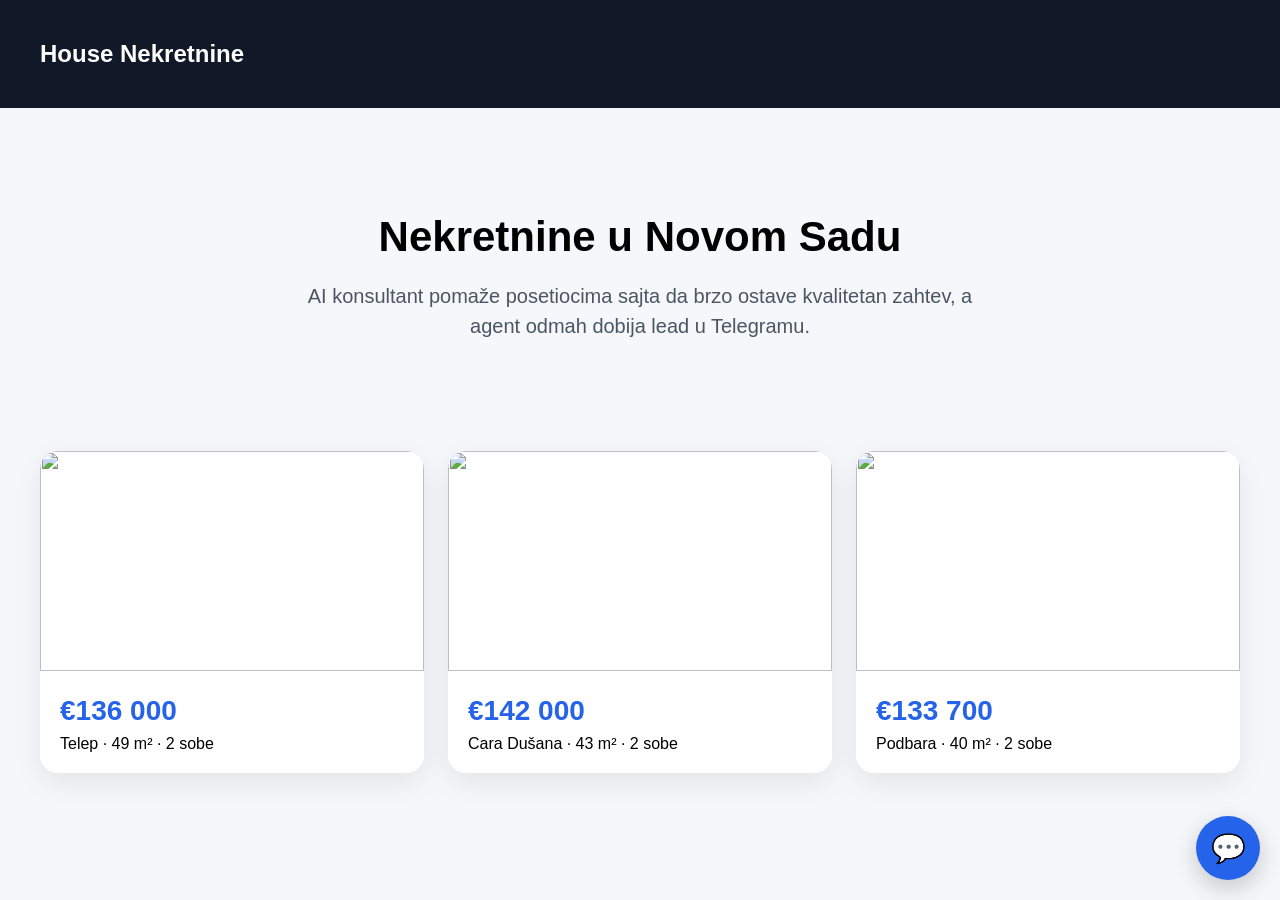
==== widget/infinity-ai-lead-engine/demo.html @ 1e78f5a7 "add real Infinity AI widget engine" ====
<!DOCTYPE html>
<html lang="sr">
<head>
  <meta charset="UTF-8">
  <meta name="viewport" content="width=device-width, initial-scale=1.0">
  <title>Infinity AI Lead Engine Demo</title>

  <link rel="stylesheet" href="./widget.css">

  <style>
    body {
      margin: 0;
      font-family: Arial, sans-serif;
      background: #f5f7fa;
    }

    header {
      background: #111827;
      color: white;
      padding: 20px 40px;
    }

    .hero {
      padding: 70px 20px;
      text-align: center;
    }

    .hero h1 {
      font-size: 42px;
      margin-bottom: 20px;
    }

    .hero p {
      font-size: 20px;
      max-width: 720px;
      margin: 0 auto;
      color: #4b5563;
      line-height: 1.5;
    }

    .cards {
      display: grid;
      grid-template-columns: repeat(auto-fit, minmax(280px, 1fr));
      gap: 24px;
      padding: 40px;
    }

    .card {
      background: white;
      border-radius: 18px;
      overflow: hidden;
      box-shadow: 0 10px 30px rgba(0,0,0,.08);
    }

    .card img {
      width: 100%;
      height: 220px;
      object-fit: cover;
    }

    .card-body {
      padding: 20px;
    }

    .price {
      color: #2563eb;
      font-size: 28px;
      font-weight: bold;
      margin-bottom: 8px;
    }
  </style>
</head>

<body>

<header>
  <h2>House Nekretnine</h2>
</header>

<section class="hero">
  <h1>Nekretnine u Novom Sadu</h1>
  <p>
    AI konsultant pomaže posetiocima sajta da brzo ostave kvalitetan zahtev,
    a agent odmah dobija lead u Telegramu.
  </p>
</section>

<section class="cards">
  <div class="card">
    <img src="https://images.unsplash.com/photo-1568605114967-8130f3a36994?w=1200" alt="">
    <div class="card-body">
      <div class="price">€136 000</div>
      <div>Telep · 49 m² · 2 sobe</div>
    </div>
  </div>

  <div class="card">
    <img src="https://images.unsplash.com/photo-1512917774080-9991f1c4c750?w=1200" alt="">
    <div class="card-body">
      <div class="price">€142 000</div>
      <div>Cara Dušana · 43 m² · 2 sobe</div>
    </div>
  </div>

  <div class="card">
    <img src="https://images.unsplash.com/photo-1502672260266-1c1ef2d93688?w=1200" alt="">
    <div class="card-body">
      <div class="price">€133 700</div>
      <div>Podbara · 40 m² · 2 sobe</div>
    </div>
  </div>
</section>

<script src="./src/config/settings.js"></script>

<script src="./src/ui/widget-ui.js"></script>
<script src="./src/ui/messages.js"></script>
<script src="./src/ui/forms.js"></script>

<script src="./src/services/api.js"></script>
<script src="./src/services/property-search.js"></script>
<script src="./src/services/save-lead.js"></script>
<script src="./src/services/ai-brain.js"></script>

<script src="./src/flows/contact-flow.js"></script>
<script src="./src/flows/buy-flow.js"></script>
<script src="./src/flows/sell-flow.js"></script>
<script src="./src/flows/rent-flow.js"></script>
<script src="./src/flows/let-flow.js"></script>
<script src="./src/flows/other-flow.js"></script>
<script src="./src/flows/ai-chat-flow.js"></script>

<script src="./widget.js"></script>

<script>
  InfinityAI.init({
    apiKey: 'sk_live_house_001',
    autoOpenDelay: 3000
  });
</script>

</body>
</html>
---- widget/infinity-ai-lead-engine/widget.css ----
.infinity-ai-button {
  position: fixed;
  right: 20px;
  bottom: 20px;
  width: 64px;
  height: 64px;
  border-radius: 50%;
  border: none;
  background: #2563eb;
  color: white;
  font-size: 28px;
  cursor: pointer;
  box-shadow: 0 8px 24px rgba(0,0,0,.2);
  z-index: 9999;
}

.infinity-ai-window {
  position: fixed;
  right: 20px;
  bottom: 100px;
  width: 390px;
  max-width: calc(100vw - 40px);
  height: 570px;
  max-height: calc(100vh - 140px);
  background: white;
  border-radius: 18px;
  box-shadow: 0 20px 40px rgba(0,0,0,.22);
  overflow: hidden;
  display: none;
  z-index: 9999;
}

.infinity-ai-header {
  background: #2563eb;
  color: white;
  padding: 16px;
  font-weight: bold;
}

.infinity-ai-messages {
  height: calc(100% - 52px);
  padding: 16px;
  overflow-y: auto;
  box-sizing: border-box;
}

.infinity-ai-messages p {
  margin-top: 0;
  line-height: 1.45;
}

.infinity-ai-messages button {
  width: 100%;
  padding: 11px 12px;
  border: 1px solid #d1d5db;
  background: #fff;
  border-radius: 10px;
  cursor: pointer;
  text-align: left;
  margin-bottom: 8px;
  font-size: 14px;
}

.infinity-ai-messages button:hover {
  background: #f3f4f6;
}

.infinity-ai-messages input,
.infinity-ai-messages textarea,
.infinity-ai-messages select {
  width: 100%;
  padding: 10px;
  border: 1px solid #d1d5db;
  border-radius: 10px;
  box-sizing: border-box;
  font-family: Arial, sans-serif;
  font-size: 14px;
}

.infinity-ai-primary {
  background: #2563eb !important;
  color: white !important;
  border: none !important;
  text-align: center !important;
}
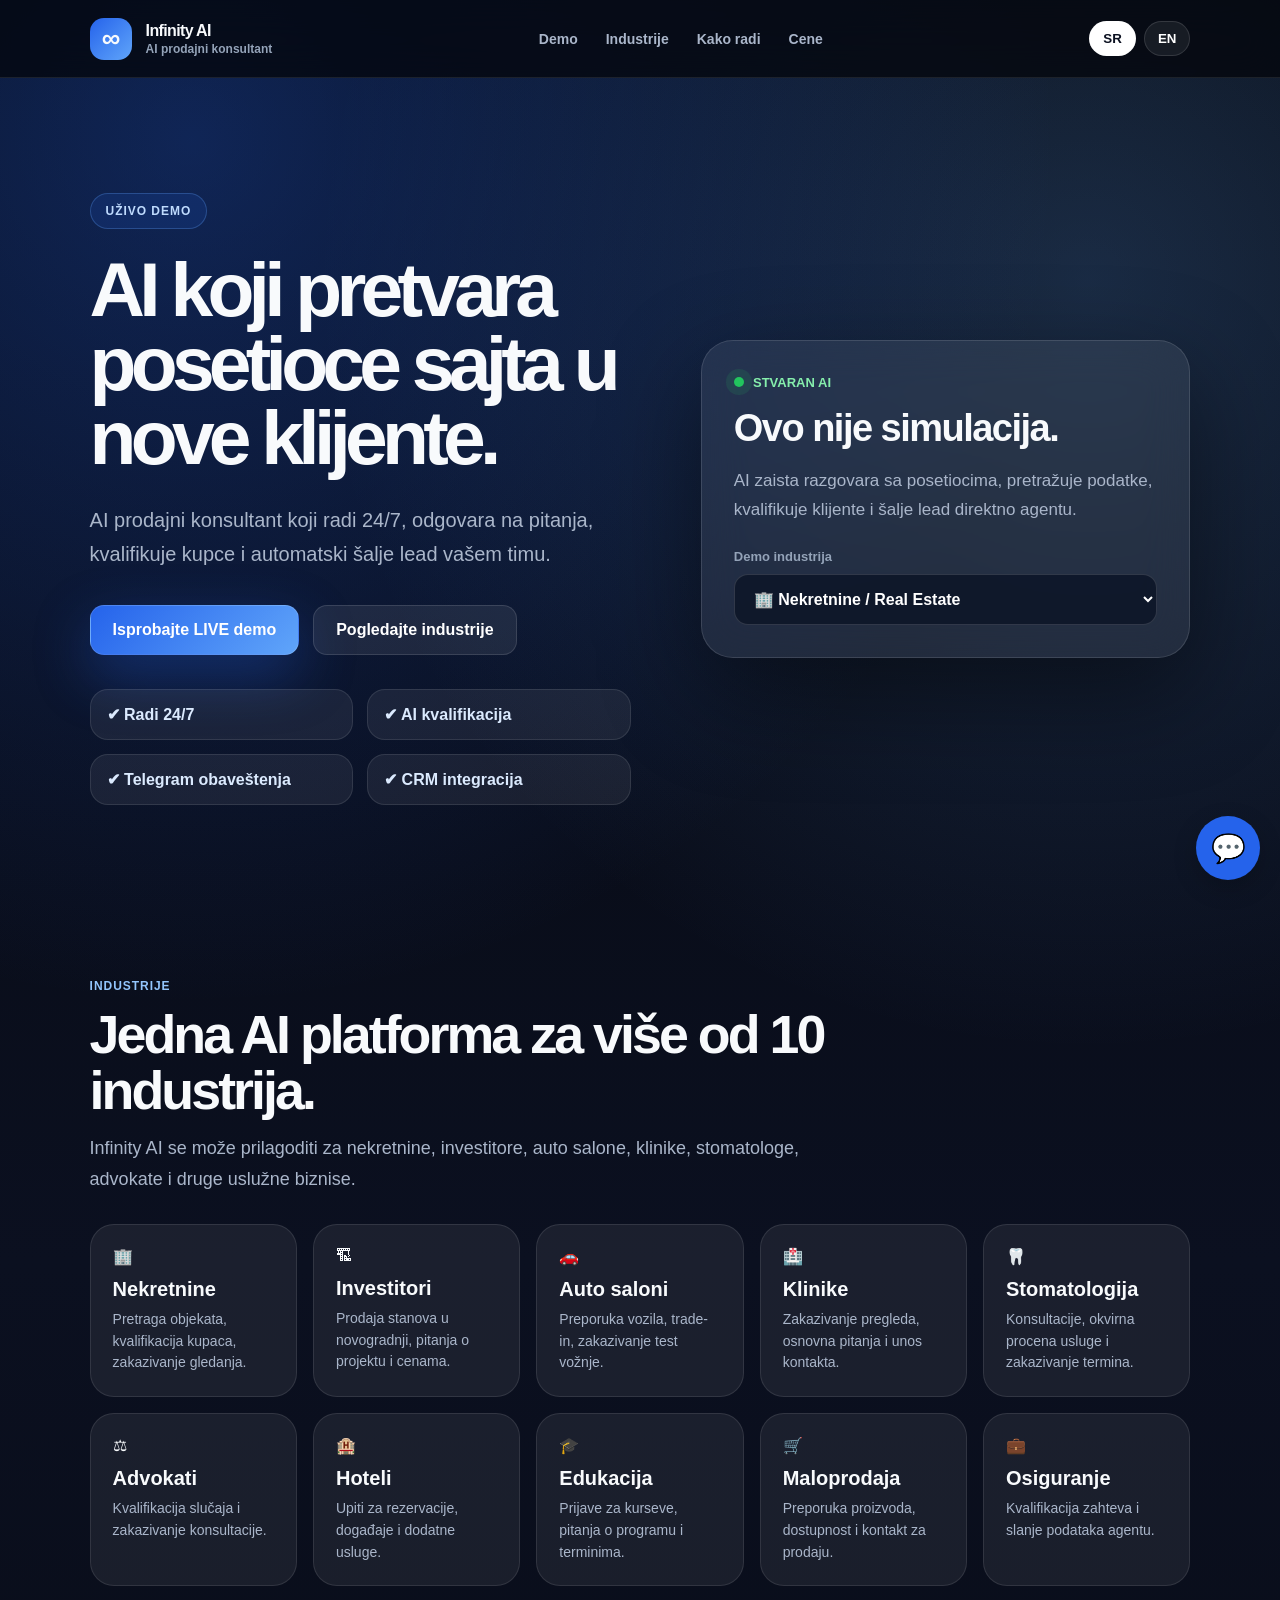
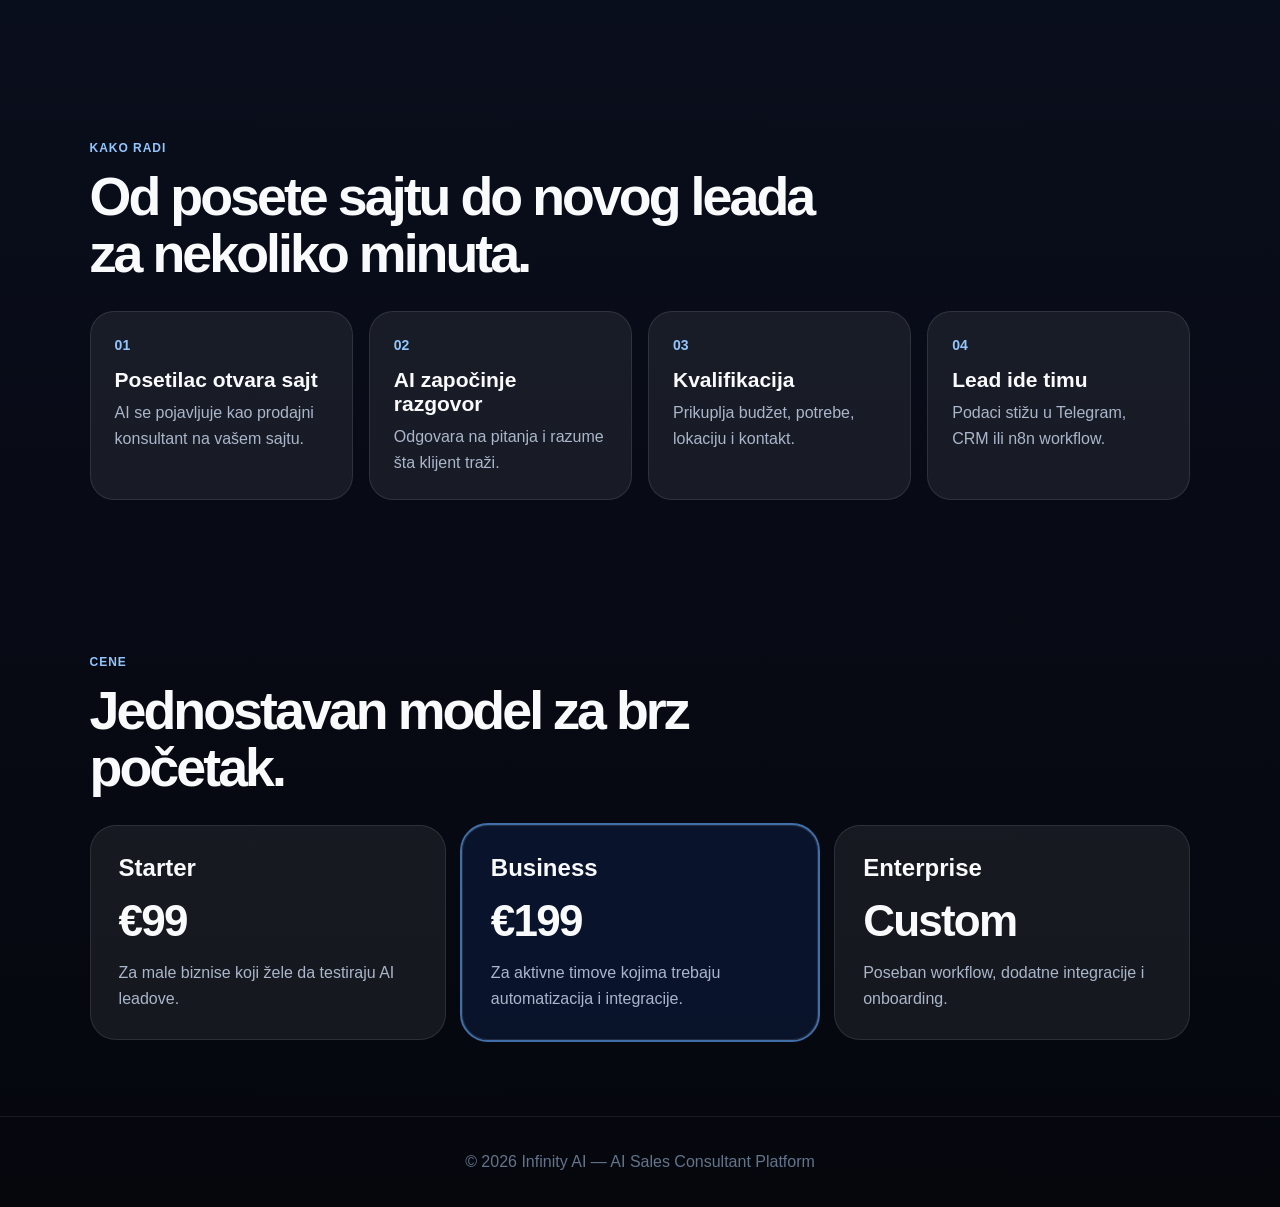
==== commit 213fb661: "redesign live demo landing page" ====
--- a/widget/infinity-ai-lead-engine/demo.html
+++ b/widget/infinity-ai-lead-engine/demo.html
@@ -1,115 +1,629 @@
 <!DOCTYPE html>
 <html lang="sr">
 <head>
-  <meta charset="UTF-8">
-  <meta name="viewport" content="width=device-width, initial-scale=1.0">
-  <title>Infinity AI Lead Engine Demo</title>
-
-  <link rel="stylesheet" href="./widget.css">
+  <meta charset="UTF-8" />
+  <meta name="viewport" content="width=device-width, initial-scale=1.0" />
+
+  <title>Infinity AI — Live AI Sales Consultant Demo</title>
+
+  <meta
+    name="description"
+    content="Infinity AI — AI sales consultant that converts website visitors into qualified leads."
+  />
+
+  <link rel="stylesheet" href="./widget.css" />
 
   <style>
+    * {
+      margin: 0;
+      padding: 0;
+      box-sizing: border-box;
+    }
+
+    html {
+      scroll-behavior: smooth;
+    }
+
     body {
-      margin: 0;
-      font-family: Arial, sans-serif;
-      background: #f5f7fa;
-    }
-
-    header {
-      background: #111827;
+      font-family: Inter, Arial, sans-serif;
+      background:
+        radial-gradient(circle at 15% 5%, rgba(37, 99, 235, 0.32), transparent 30%),
+        radial-gradient(circle at 85% 10%, rgba(96, 165, 250, 0.22), transparent 28%),
+        linear-gradient(180deg, #05070d, #0b1020 45%, #05070d);
+      color: #f8fafc;
+      overflow-x: hidden;
+    }
+
+    .topbar {
+      position: sticky;
+      top: 0;
+      z-index: 50;
+      height: 78px;
+      padding: 0 7vw;
+      display: flex;
+      align-items: center;
+      justify-content: space-between;
+      background: rgba(5, 7, 13, 0.78);
+      backdrop-filter: blur(18px);
+      border-bottom: 1px solid rgba(255, 255, 255, 0.09);
+    }
+
+    .brand {
+      display: flex;
+      align-items: center;
+      gap: 14px;
+      font-weight: 900;
+      letter-spacing: -0.04em;
+    }
+
+    .brand-mark {
+      width: 42px;
+      height: 42px;
+      border-radius: 14px;
+      display: grid;
+      place-items: center;
+      background: linear-gradient(135deg, #2563eb, #60a5fa);
+      font-size: 26px;
+    }
+
+    .brand small {
+      display: block;
+      color: #94a3b8;
+      font-size: 12px;
+      font-weight: 600;
+      letter-spacing: 0;
+      margin-top: 2px;
+    }
+
+    .nav {
+      display: flex;
+      gap: 28px;
+    }
+
+    .nav a {
+      color: #aab6ca;
+      text-decoration: none;
+      font-size: 14px;
+      font-weight: 700;
+    }
+
+    .nav a:hover {
       color: white;
-      padding: 20px 40px;
+    }
+
+    .lang {
+      display: flex;
+      gap: 8px;
+    }
+
+    .lang button {
+      border: 1px solid rgba(255,255,255,.12);
+      background: rgba(255,255,255,.07);
+      color: white;
+      padding: 9px 13px;
+      border-radius: 999px;
+      font-weight: 800;
+      cursor: pointer;
+    }
+
+    .lang button.active {
+      background: white;
+      color: #0b1020;
     }
 
     .hero {
-      padding: 70px 20px;
+      min-height: calc(100vh - 78px);
+      padding: 90px 7vw 70px;
+      display: grid;
+      grid-template-columns: 1.05fr 0.95fr;
+      gap: 70px;
+      align-items: center;
+      max-width: 1500px;
+      margin: 0 auto;
+    }
+
+    .badge {
+      display: inline-flex;
+      padding: 10px 15px;
+      border-radius: 999px;
+      background: rgba(37, 99, 235, 0.14);
+      border: 1px solid rgba(96, 165, 250, 0.28);
+      color: #bfdbfe;
+      font-size: 12px;
+      font-weight: 900;
+      letter-spacing: 0.08em;
+      text-transform: uppercase;
+      margin-bottom: 24px;
+    }
+
+    h1 {
+      font-size: clamp(48px, 6vw, 82px);
+      line-height: 0.96;
+      letter-spacing: -0.075em;
+      max-width: 820px;
+      margin-bottom: 28px;
+    }
+
+    .hero-text {
+      font-size: 20px;
+      line-height: 1.7;
+      color: #aab6ca;
+      max-width: 720px;
+      margin-bottom: 34px;
+    }
+
+    .hero-actions {
+      display: flex;
+      flex-wrap: wrap;
+      gap: 14px;
+      margin-bottom: 34px;
+    }
+
+    .btn {
+      display: inline-flex;
+      align-items: center;
+      justify-content: center;
+      min-height: 50px;
+      padding: 0 22px;
+      border-radius: 14px;
+      text-decoration: none;
+      font-weight: 900;
+      border: 1px solid rgba(255,255,255,.12);
+    }
+
+    .btn-primary {
+      background: linear-gradient(135deg, #2563eb, #60a5fa);
+      color: white;
+      box-shadow: 0 20px 55px rgba(37,99,235,.35);
+    }
+
+    .btn-secondary {
+      background: rgba(255,255,255,.08);
+      color: white;
+    }
+
+    .checks {
+      display: grid;
+      grid-template-columns: repeat(2, minmax(220px, 1fr));
+      gap: 14px;
+      max-width: 720px;
+    }
+
+    .check {
+      padding: 15px 16px;
+      border-radius: 18px;
+      background: rgba(255,255,255,.065);
+      border: 1px solid rgba(255,255,255,.1);
+      color: #dbeafe;
+      font-weight: 700;
+    }
+
+    .live-card {
+      border-radius: 32px;
+      padding: 32px;
+      background: rgba(255,255,255,.075);
+      border: 1px solid rgba(255,255,255,.12);
+      box-shadow: 0 35px 100px rgba(0,0,0,.45);
+      backdrop-filter: blur(22px);
+    }
+
+    .live-label {
+      display: inline-flex;
+      align-items: center;
+      gap: 9px;
+      color: #86efac;
+      font-weight: 900;
+      font-size: 13px;
+      margin-bottom: 20px;
+    }
+
+    .dot {
+      width: 10px;
+      height: 10px;
+      border-radius: 999px;
+      background: #22c55e;
+      box-shadow: 0 0 0 8px rgba(34,197,94,.12);
+    }
+
+    .live-card h2 {
+      font-size: 38px;
+      line-height: 1.05;
+      letter-spacing: -0.04em;
+      margin-bottom: 18px;
+    }
+
+    .live-card p {
+      color: #aab6ca;
+      font-size: 17px;
+      line-height: 1.7;
+      margin-bottom: 24px;
+    }
+
+    .industry-select {
+      display: grid;
+      gap: 10px;
+    }
+
+    .industry-select label {
+      color: #94a3b8;
+      font-size: 13px;
+      font-weight: 800;
+    }
+
+    .industry-select select {
+      width: 100%;
+      padding: 15px;
+      border-radius: 14px;
+      border: 1px solid rgba(255,255,255,.14);
+      background: rgba(15,23,42,.92);
+      color: white;
+      font-size: 16px;
+      font-weight: 700;
+    }
+
+    .section {
+      max-width: 1500px;
+      margin: 0 auto;
+      padding: 76px 7vw;
+    }
+
+    .section-head {
+      max-width: 780px;
+      margin-bottom: 30px;
+    }
+
+    .section-head span {
+      color: #93c5fd;
+      font-weight: 900;
+      letter-spacing: 0.08em;
+      text-transform: uppercase;
+      font-size: 12px;
+    }
+
+    .section-head h2 {
+      font-size: clamp(34px, 4.2vw, 58px);
+      line-height: 1.05;
+      letter-spacing: -0.055em;
+      margin-top: 12px;
+      margin-bottom: 14px;
+    }
+
+    .section-head p {
+      color: #aab6ca;
+      font-size: 18px;
+      line-height: 1.7;
+    }
+
+    .industries {
+      display: grid;
+      grid-template-columns: repeat(5, 1fr);
+      gap: 16px;
+    }
+
+    .industry-card {
+      padding: 22px;
+      min-height: 160px;
+      border-radius: 24px;
+      background: rgba(255,255,255,.065);
+      border: 1px solid rgba(255,255,255,.1);
+    }
+
+    .industry-card strong {
+      display: block;
+      font-size: 20px;
+      margin: 12px 0 8px;
+    }
+
+    .industry-card p {
+      color: #aab6ca;
+      font-size: 14px;
+      line-height: 1.55;
+    }
+
+    .steps {
+      display: grid;
+      grid-template-columns: repeat(4, 1fr);
+      gap: 16px;
+    }
+
+    .step {
+      padding: 24px;
+      border-radius: 24px;
+      background: rgba(255,255,255,.065);
+      border: 1px solid rgba(255,255,255,.1);
+    }
+
+    .step b {
+      color: #93c5fd;
+      font-size: 14px;
+    }
+
+    .step h3 {
+      margin: 14px 0 8px;
+      font-size: 21px;
+    }
+
+    .step p {
+      color: #aab6ca;
+      line-height: 1.6;
+    }
+
+    .pricing {
+      display: grid;
+      grid-template-columns: repeat(3, 1fr);
+      gap: 16px;
+    }
+
+    .plan {
+      padding: 28px;
+      border-radius: 26px;
+      background: rgba(255,255,255,.065);
+      border: 1px solid rgba(255,255,255,.1);
+    }
+
+    .plan.featured {
+      outline: 2px solid rgba(96,165,250,.65);
+      background: rgba(37,99,235,.12);
+    }
+
+    .plan h3 {
+      font-size: 24px;
+    }
+
+    .plan strong {
+      display: block;
+      font-size: 44px;
+      margin: 14px 0;
+      letter-spacing: -0.04em;
+    }
+
+    .plan p {
+      color: #aab6ca;
+      line-height: 1.6;
+    }
+
+    footer {
+      padding: 36px 7vw;
       text-align: center;
-    }
-
-    .hero h1 {
-      font-size: 42px;
-      margin-bottom: 20px;
-    }
-
-    .hero p {
-      font-size: 20px;
-      max-width: 720px;
-      margin: 0 auto;
-      color: #4b5563;
-      line-height: 1.5;
-    }
-
-    .cards {
-      display: grid;
-      grid-template-columns: repeat(auto-fit, minmax(280px, 1fr));
-      gap: 24px;
-      padding: 40px;
-    }
-
-    .card {
-      background: white;
-      border-radius: 18px;
-      overflow: hidden;
-      box-shadow: 0 10px 30px rgba(0,0,0,.08);
-    }
-
-    .card img {
-      width: 100%;
-      height: 220px;
-      object-fit: cover;
-    }
-
-    .card-body {
-      padding: 20px;
-    }
-
-    .price {
-      color: #2563eb;
-      font-size: 28px;
-      font-weight: bold;
-      margin-bottom: 8px;
+      color: #64748b;
+      border-top: 1px solid rgba(255,255,255,.08);
+    }
+
+    @media (max-width: 1050px) {
+      .hero {
+        grid-template-columns: 1fr;
+      }
+
+      .industries {
+        grid-template-columns: repeat(2, 1fr);
+      }
+
+      .steps,
+      .pricing {
+        grid-template-columns: 1fr;
+      }
+
+      .nav {
+        display: none;
+      }
+    }
+
+    @media (max-width: 640px) {
+      .topbar {
+        padding: 0 18px;
+      }
+
+      .brand small {
+        display: none;
+      }
+
+      .hero,
+      .section {
+        padding-left: 18px;
+        padding-right: 18px;
+      }
+
+      .checks,
+      .industries {
+        grid-template-columns: 1fr;
+      }
     }
   </style>
 </head>
 
 <body>
 
-<header>
-  <h2>House Nekretnine</h2>
+<header class="topbar">
+  <div class="brand">
+    <div class="brand-mark">∞</div>
+    <div>
+      <div>Infinity AI</div>
+      <small data-sr="AI prodajni konsultant" data-en="AI Sales Consultant">AI prodajni konsultant</small>
+    </div>
+  </div>
+
+  <nav class="nav">
+    <a href="#demo" data-sr="Demo" data-en="Demo">Demo</a>
+    <a href="#industries" data-sr="Industrije" data-en="Industries">Industrije</a>
+    <a href="#how" data-sr="Kako radi" data-en="How it works">Kako radi</a>
+    <a href="#pricing" data-sr="Cene" data-en="Pricing">Cene</a>
+  </nav>
+
+  <div class="lang">
+    <button id="srBtn" class="active">SR</button>
+    <button id="enBtn">EN</button>
+  </div>
 </header>
 
-<section class="hero">
-  <h1>Nekretnine u Novom Sadu</h1>
-  <p>
-    AI konsultant pomaže posetiocima sajta da brzo ostave kvalitetan zahtev,
-    a agent odmah dobija lead u Telegramu.
-  </p>
-</section>
-
-<section class="cards">
-  <div class="card">
-    <img src="https://images.unsplash.com/photo-1568605114967-8130f3a36994?w=1200" alt="">
-    <div class="card-body">
-      <div class="price">€136 000</div>
-      <div>Telep · 49 m² · 2 sobe</div>
-    </div>
-  </div>
-
-  <div class="card">
-    <img src="https://images.unsplash.com/photo-1512917774080-9991f1c4c750?w=1200" alt="">
-    <div class="card-body">
-      <div class="price">€142 000</div>
-      <div>Cara Dušana · 43 m² · 2 sobe</div>
-    </div>
-  </div>
-
-  <div class="card">
-    <img src="https://images.unsplash.com/photo-1502672260266-1c1ef2d93688?w=1200" alt="">
-    <div class="card-body">
-      <div class="price">€133 700</div>
-      <div>Podbara · 40 m² · 2 sobe</div>
-    </div>
-  </div>
-</section>
+<main>
+  <section class="hero" id="demo">
+    <div>
+      <div class="badge" data-sr="UŽIVO DEMO" data-en="LIVE DEMO">UŽIVO DEMO</div>
+
+      <h1
+        data-sr="AI koji pretvara posetioce sajta u nove klijente."
+        data-en="AI that converts website visitors into qualified customers."
+      >
+        AI koji pretvara posetioce sajta u nove klijente.
+      </h1>
+
+      <p
+        class="hero-text"
+        data-sr="AI prodajni konsultant koji radi 24/7, odgovara na pitanja, kvalifikuje kupce i automatski šalje lead vašem timu."
+        data-en="AI sales consultant that works 24/7, answers questions, qualifies prospects and automatically sends leads to your team."
+      >
+        AI prodajni konsultant koji radi 24/7, odgovara na pitanja, kvalifikuje kupce i automatski šalje lead vašem timu.
+      </p>
+
+      <div class="hero-actions">
+        <a class="btn btn-primary" href="#" onclick="document.querySelector('.infinity-ai-button')?.click(); return false;" data-sr="Isprobajte LIVE demo" data-en="Try LIVE demo">
+          Isprobajte LIVE demo
+        </a>
+        <a class="btn btn-secondary" href="#industries" data-sr="Pogledajte industrije" data-en="See industries">
+          Pogledajte industrije
+        </a>
+      </div>
+
+      <div class="checks">
+        <div class="check" data-sr="✔ Radi 24/7" data-en="✔ Works 24/7">✔ Radi 24/7</div>
+        <div class="check" data-sr="✔ AI kvalifikacija" data-en="✔ AI qualification">✔ AI kvalifikacija</div>
+        <div class="check" data-sr="✔ Telegram obaveštenja" data-en="✔ Telegram notifications">✔ Telegram obaveštenja</div>
+        <div class="check" data-sr="✔ CRM integracija" data-en="✔ CRM integration">✔ CRM integracija</div>
+      </div>
+    </div>
+
+    <div class="live-card">
+      <div class="live-label">
+        <span class="dot"></span>
+        <span data-sr="STVARAN AI" data-en="REAL AI">STVARAN AI</span>
+      </div>
+
+      <h2
+        data-sr="Ovo nije simulacija."
+        data-en="This is not a simulation."
+      >
+        Ovo nije simulacija.
+      </h2>
+
+      <p
+        data-sr="AI zaista razgovara sa posetiocima, pretražuje podatke, kvalifikuje klijente i šalje lead direktno agentu."
+        data-en="The AI really talks to visitors, searches data, qualifies customers and sends the lead directly to your team."
+      >
+        AI zaista razgovara sa posetiocima, pretražuje podatke, kvalifikuje klijente i šalje lead direktno agentu.
+      </p>
+
+      <div class="industry-select">
+        <label data-sr="Demo industrija" data-en="Demo industry">Demo industrija</label>
+        <select>
+          <option>🏢 Nekretnine / Real Estate</option>
+          <option>🏗 Investitori / Developers</option>
+          <option>🚗 Auto saloni / Auto Dealers</option>
+          <option>🏥 Klinike / Clinics</option>
+          <option>🦷 Stomatologija / Dental</option>
+          <option>⚖ Advokati / Lawyers</option>
+        </select>
+      </div>
+    </div>
+  </section>
+
+  <section class="section" id="industries">
+    <div class="section-head">
+      <span data-sr="Industrije" data-en="Industries">Industrije</span>
+      <h2 data-sr="Jedna AI platforma za više od 10 industrija." data-en="One AI platform for 10+ industries.">
+        Jedna AI platforma za više od 10 industrija.
+      </h2>
+      <p data-sr="Infinity AI se može prilagoditi za nekretnine, investitore, auto salone, klinike, stomatologe, advokate i druge uslužne biznise." data-en="Infinity AI can be adapted for real estate, developers, auto dealers, clinics, dentists, lawyers and other service businesses.">
+        Infinity AI se može prilagoditi za nekretnine, investitore, auto salone, klinike, stomatologe, advokate i druge uslužne biznise.
+      </p>
+    </div>
+
+    <div class="industries">
+      <div class="industry-card"><div>🏢</div><strong>Nekretnine</strong><p>Pretraga objekata, kvalifikacija kupaca, zakazivanje gledanja.</p></div>
+      <div class="industry-card"><div>🏗</div><strong>Investitori</strong><p>Prodaja stanova u novogradnji, pitanja o projektu i cenama.</p></div>
+      <div class="industry-card"><div>🚗</div><strong>Auto saloni</strong><p>Preporuka vozila, trade-in, zakazivanje test vožnje.</p></div>
+      <div class="industry-card"><div>🏥</div><strong>Klinike</strong><p>Zakazivanje pregleda, osnovna pitanja i unos kontakta.</p></div>
+      <div class="industry-card"><div>🦷</div><strong>Stomatologija</strong><p>Konsultacije, okvirna procena usluge i zakazivanje termina.</p></div>
+      <div class="industry-card"><div>⚖</div><strong>Advokati</strong><p>Kvalifikacija slučaja i zakazivanje konsultacije.</p></div>
+      <div class="industry-card"><div>🏨</div><strong>Hoteli</strong><p>Upiti za rezervacije, događaje i dodatne usluge.</p></div>
+      <div class="industry-card"><div>🎓</div><strong>Edukacija</strong><p>Prijave za kurseve, pitanja o programu i terminima.</p></div>
+      <div class="industry-card"><div>🛒</div><strong>Maloprodaja</strong><p>Preporuka proizvoda, dostupnost i kontakt za prodaju.</p></div>
+      <div class="industry-card"><div>💼</div><strong>Osiguranje</strong><p>Kvalifikacija zahteva i slanje podataka agentu.</p></div>
+    </div>
+  </section>
+
+  <section class="section" id="how">
+    <div class="section-head">
+      <span data-sr="Kako radi" data-en="How it works">Kako radi</span>
+      <h2 data-sr="Od posete sajtu do novog leada za nekoliko minuta." data-en="From website visit to qualified lead in minutes.">
+        Od posete sajtu do novog leada za nekoliko minuta.
+      </h2>
+    </div>
+
+    <div class="steps">
+      <div class="step"><b>01</b><h3>Posetilac otvara sajt</h3><p>AI se pojavljuje kao prodajni konsultant na vašem sajtu.</p></div>
+      <div class="step"><b>02</b><h3>AI započinje razgovor</h3><p>Odgovara na pitanja i razume šta klijent traži.</p></div>
+      <div class="step"><b>03</b><h3>Kvalifikacija</h3><p>Prikuplja budžet, potrebe, lokaciju i kontakt.</p></div>
+      <div class="step"><b>04</b><h3>Lead ide timu</h3><p>Podaci stižu u Telegram, CRM ili n8n workflow.</p></div>
+    </div>
+  </section>
+
+  <section class="section" id="pricing">
+    <div class="section-head">
+      <span data-sr="Cene" data-en="Pricing">Cene</span>
+      <h2 data-sr="Jednostavan model za brz početak." data-en="Simple pricing for a fast launch.">
+        Jednostavan model za brz početak.
+      </h2>
+    </div>
+
+    <div class="pricing">
+      <div class="plan">
+        <h3>Starter</h3>
+        <strong>€99</strong>
+        <p>Za male biznise koji žele da testiraju AI leadove.</p>
+      </div>
+
+      <div class="plan featured">
+        <h3>Business</h3>
+        <strong>€199</strong>
+        <p>Za aktivne timove kojima trebaju automatizacija i integracije.</p>
+      </div>
+
+      <div class="plan">
+        <h3>Enterprise</h3>
+        <strong>Custom</strong>
+        <p>Poseban workflow, dodatne integracije i onboarding.</p>
+      </div>
+    </div>
+  </section>
+</main>
+
+<footer>
+  © 2026 Infinity AI — AI Sales Consultant Platform
+</footer>
+
+<script>
+  const srBtn = document.getElementById('srBtn');
+  const enBtn = document.getElementById('enBtn');
+
+  function setPageLang(lang) {
+    document.documentElement.lang = lang;
+
+    document.querySelectorAll('[data-sr]').forEach(function (el) {
+      el.textContent = el.getAttribute(lang === 'sr' ? 'data-sr' : 'data-en');
+    });
+
+    srBtn.classList.toggle('active', lang === 'sr');
+    enBtn.classList.toggle('active', lang === 'en');
+  }
+
+  srBtn.addEventListener('click', function () {
+    setPageLang('sr');
+  });
+
+  enBtn.addEventListener('click', function () {
+    setPageLang('en');
+  });
+</script>
 
 <script src="./src/config/settings.js"></script>
 
@@ -134,7 +648,7 @@
 
 <script>
   InfinityAI.init({
-    apiKey: 'sk_live_house_001',
+    apiKey: 'house-nekretnine',
     autoOpenDelay: 3000
   });
 </script>
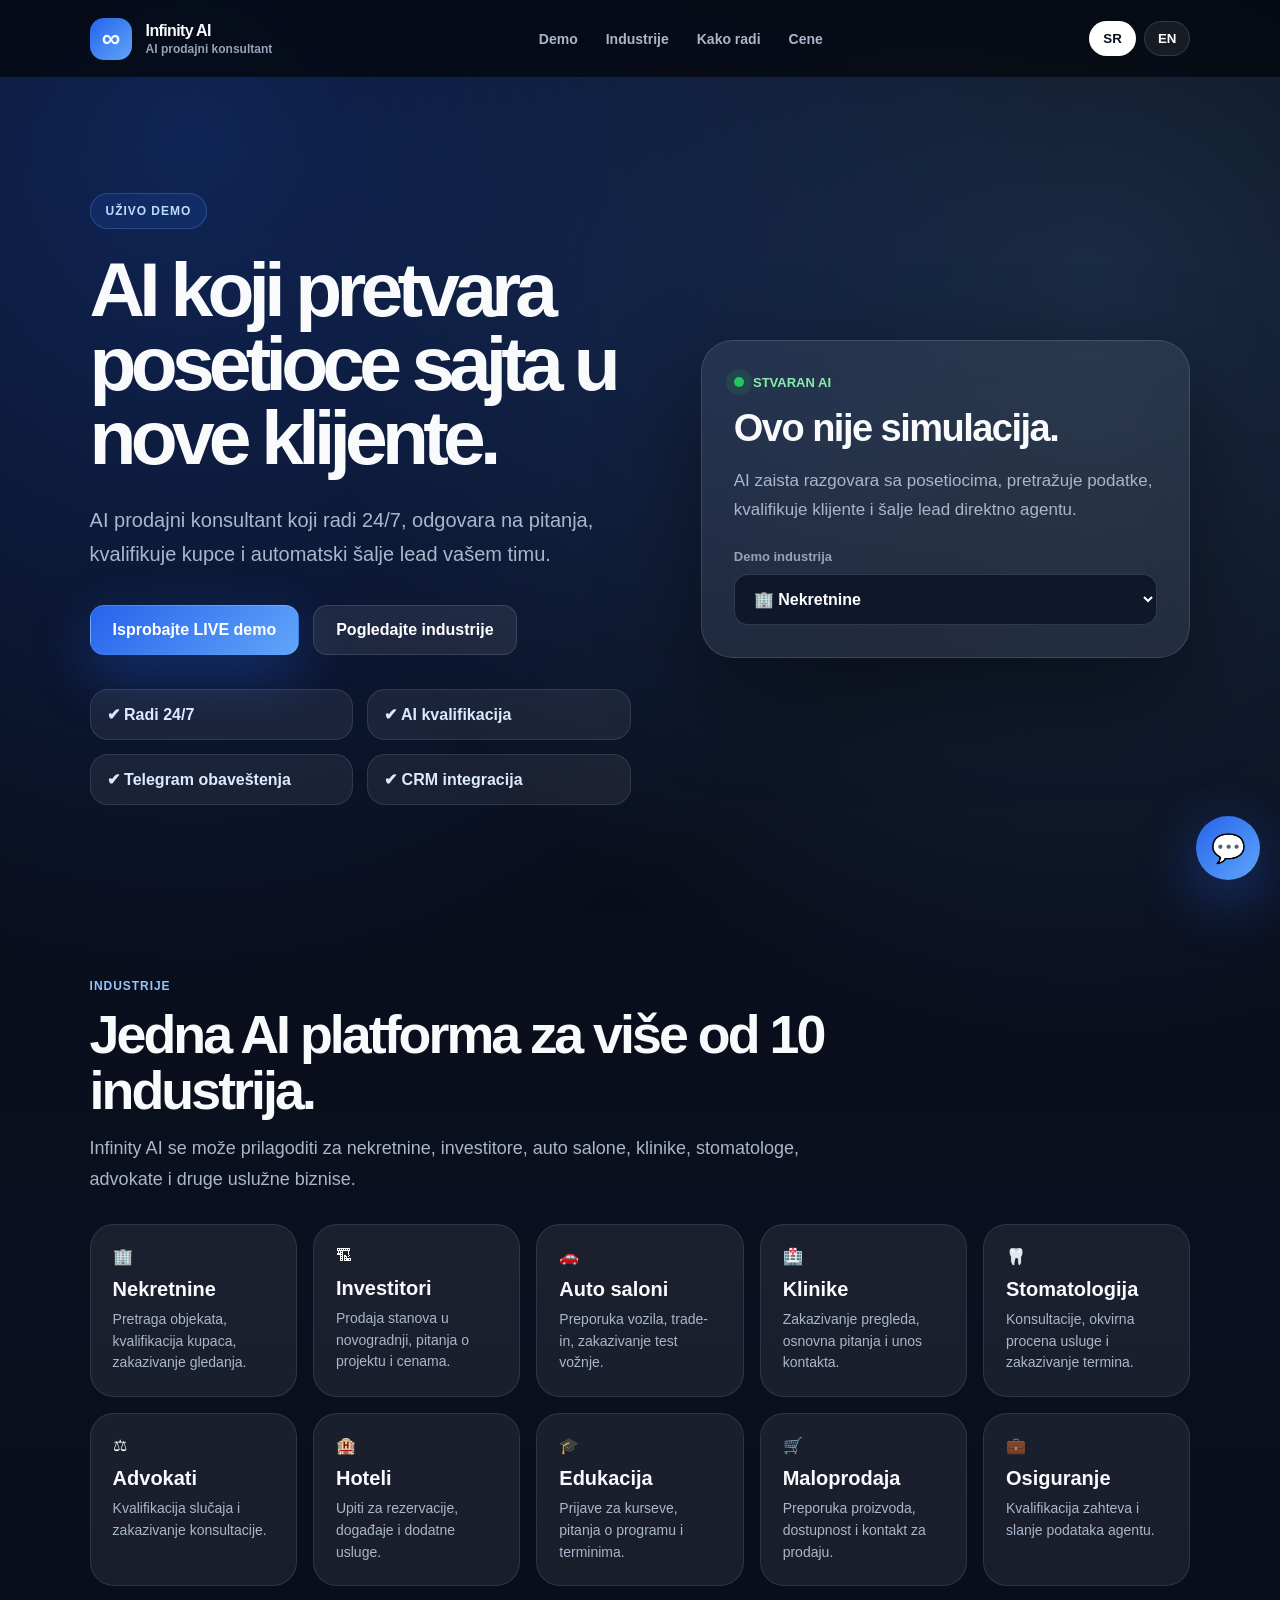
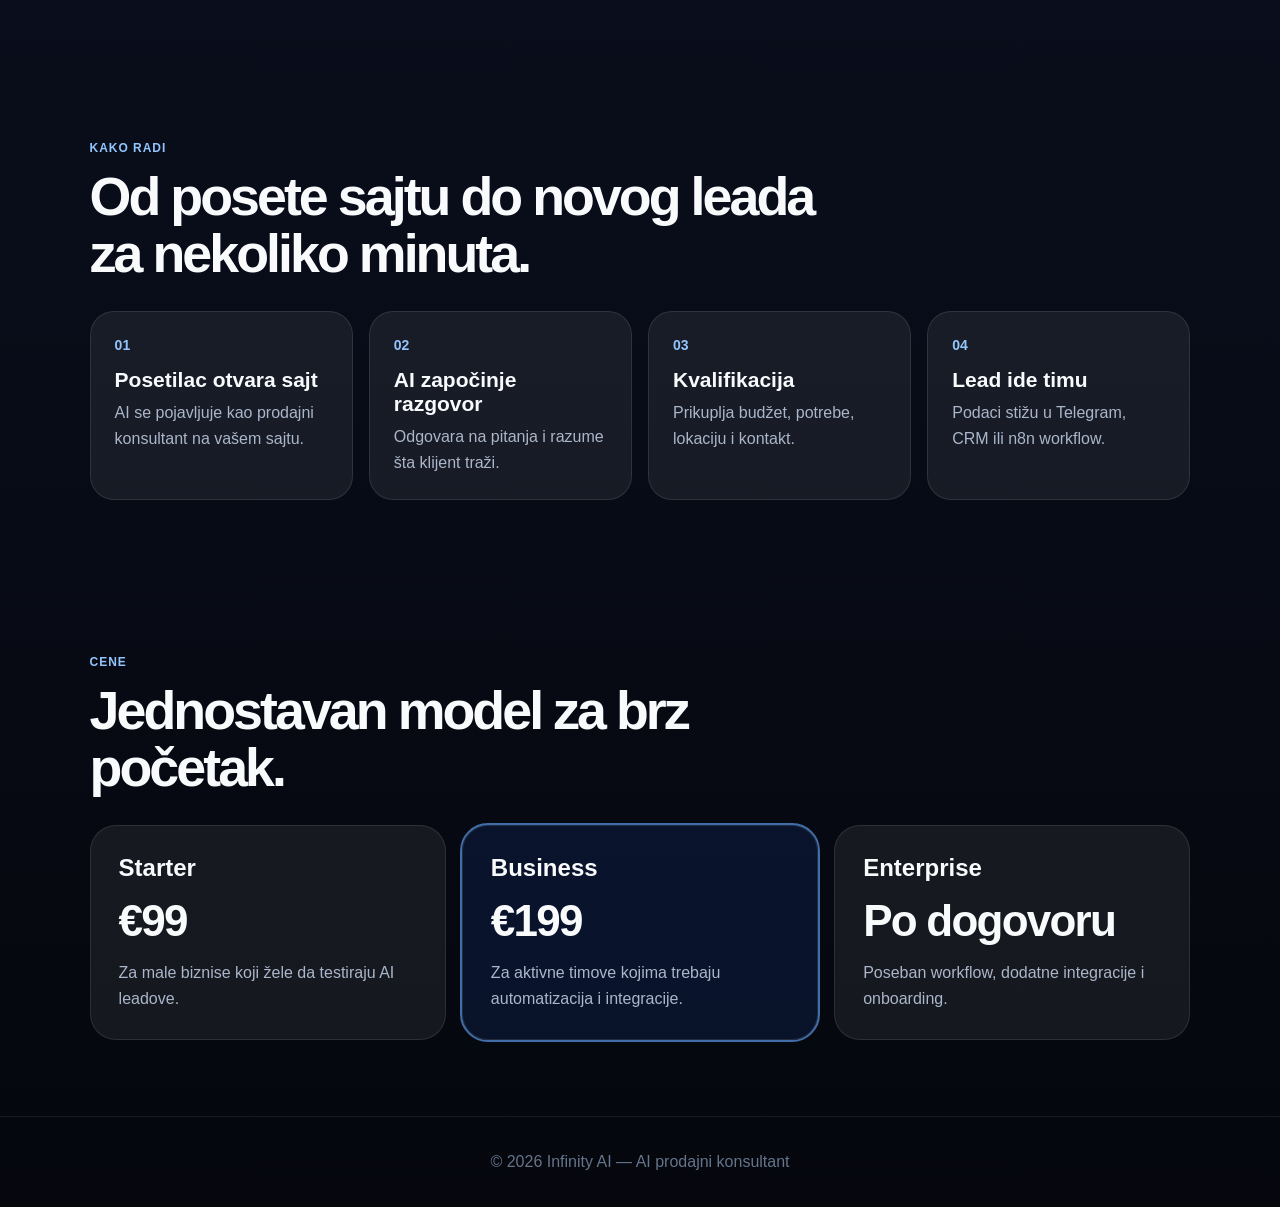
==== commit 6dc1f2b2: "fix english language for widget" ====
--- a/widget/infinity-ai-lead-engine/demo.html
+++ b/widget/infinity-ai-lead-engine/demo.html
@@ -498,10 +498,7 @@
         <span data-sr="STVARAN AI" data-en="REAL AI">STVARAN AI</span>
       </div>
 
-      <h2
-        data-sr="Ovo nije simulacija."
-        data-en="This is not a simulation."
-      >
+      <h2 data-sr="Ovo nije simulacija." data-en="This is not a simulation.">
         Ovo nije simulacija.
       </h2>
 
@@ -514,13 +511,13 @@
 
       <div class="industry-select">
         <label data-sr="Demo industrija" data-en="Demo industry">Demo industrija</label>
-        <select>
-          <option>🏢 Nekretnine / Real Estate</option>
-          <option>🏗 Investitori / Developers</option>
-          <option>🚗 Auto saloni / Auto Dealers</option>
-          <option>🏥 Klinike / Clinics</option>
-          <option>🦷 Stomatologija / Dental</option>
-          <option>⚖ Advokati / Lawyers</option>
+        <select id="industrySelect">
+          <option value="realestate" data-sr="🏢 Nekretnine" data-en="🏢 Real Estate">🏢 Nekretnine</option>
+          <option value="developer" data-sr="🏗 Investitori" data-en="🏗 Developers">🏗 Investitori</option>
+          <option value="cars" data-sr="🚗 Auto saloni" data-en="🚗 Auto Dealers">🚗 Auto saloni</option>
+          <option value="clinic" data-sr="🏥 Klinike" data-en="🏥 Clinics">🏥 Klinike</option>
+          <option value="dentist" data-sr="🦷 Stomatologija" data-en="🦷 Dental Clinics">🦷 Stomatologija</option>
+          <option value="law" data-sr="⚖ Advokati" data-en="⚖ Lawyers">⚖ Advokati</option>
         </select>
       </div>
     </div>
@@ -532,22 +529,74 @@
       <h2 data-sr="Jedna AI platforma za više od 10 industrija." data-en="One AI platform for 10+ industries.">
         Jedna AI platforma za više od 10 industrija.
       </h2>
-      <p data-sr="Infinity AI se može prilagoditi za nekretnine, investitore, auto salone, klinike, stomatologe, advokate i druge uslužne biznise." data-en="Infinity AI can be adapted for real estate, developers, auto dealers, clinics, dentists, lawyers and other service businesses.">
+      <p
+        data-sr="Infinity AI se može prilagoditi za nekretnine, investitore, auto salone, klinike, stomatologe, advokate i druge uslužne biznise."
+        data-en="Infinity AI can be adapted for real estate, developers, auto dealers, clinics, dentists, lawyers and other service businesses."
+      >
         Infinity AI se može prilagoditi za nekretnine, investitore, auto salone, klinike, stomatologe, advokate i druge uslužne biznise.
       </p>
     </div>
 
     <div class="industries">
-      <div class="industry-card"><div>🏢</div><strong>Nekretnine</strong><p>Pretraga objekata, kvalifikacija kupaca, zakazivanje gledanja.</p></div>
-      <div class="industry-card"><div>🏗</div><strong>Investitori</strong><p>Prodaja stanova u novogradnji, pitanja o projektu i cenama.</p></div>
-      <div class="industry-card"><div>🚗</div><strong>Auto saloni</strong><p>Preporuka vozila, trade-in, zakazivanje test vožnje.</p></div>
-      <div class="industry-card"><div>🏥</div><strong>Klinike</strong><p>Zakazivanje pregleda, osnovna pitanja i unos kontakta.</p></div>
-      <div class="industry-card"><div>🦷</div><strong>Stomatologija</strong><p>Konsultacije, okvirna procena usluge i zakazivanje termina.</p></div>
-      <div class="industry-card"><div>⚖</div><strong>Advokati</strong><p>Kvalifikacija slučaja i zakazivanje konsultacije.</p></div>
-      <div class="industry-card"><div>🏨</div><strong>Hoteli</strong><p>Upiti za rezervacije, događaje i dodatne usluge.</p></div>
-      <div class="industry-card"><div>🎓</div><strong>Edukacija</strong><p>Prijave za kurseve, pitanja o programu i terminima.</p></div>
-      <div class="industry-card"><div>🛒</div><strong>Maloprodaja</strong><p>Preporuka proizvoda, dostupnost i kontakt za prodaju.</p></div>
-      <div class="industry-card"><div>💼</div><strong>Osiguranje</strong><p>Kvalifikacija zahteva i slanje podataka agentu.</p></div>
+      <div class="industry-card">
+        <div>🏢</div>
+        <strong data-sr="Nekretnine" data-en="Real Estate">Nekretnine</strong>
+        <p data-sr="Pretraga objekata, kvalifikacija kupaca, zakazivanje gledanja." data-en="Property search, buyer qualification and viewing bookings.">Pretraga objekata, kvalifikacija kupaca, zakazivanje gledanja.</p>
+      </div>
+
+      <div class="industry-card">
+        <div>🏗</div>
+        <strong data-sr="Investitori" data-en="Developers">Investitori</strong>
+        <p data-sr="Prodaja stanova u novogradnji, pitanja o projektu i cenama." data-en="New development sales, project questions and price qualification.">Prodaja stanova u novogradnji, pitanja o projektu i cenama.</p>
+      </div>
+
+      <div class="industry-card">
+        <div>🚗</div>
+        <strong data-sr="Auto saloni" data-en="Auto Dealers">Auto saloni</strong>
+        <p data-sr="Preporuka vozila, trade-in, zakazivanje test vožnje." data-en="Vehicle recommendations, trade-in and test drive booking.">Preporuka vozila, trade-in, zakazivanje test vožnje.</p>
+      </div>
+
+      <div class="industry-card">
+        <div>🏥</div>
+        <strong data-sr="Klinike" data-en="Clinics">Klinike</strong>
+        <p data-sr="Zakazivanje pregleda, osnovna pitanja i unos kontakta." data-en="Appointment booking, basic questions and contact collection.">Zakazivanje pregleda, osnovna pitanja i unos kontakta.</p>
+      </div>
+
+      <div class="industry-card">
+        <div>🦷</div>
+        <strong data-sr="Stomatologija" data-en="Dental Clinics">Stomatologija</strong>
+        <p data-sr="Konsultacije, okvirna procena usluge i zakazivanje termina." data-en="Treatment consultation, rough service estimate and booking.">Konsultacije, okvirna procena usluge i zakazivanje termina.</p>
+      </div>
+
+      <div class="industry-card">
+        <div>⚖</div>
+        <strong data-sr="Advokati" data-en="Lawyers">Advokati</strong>
+        <p data-sr="Kvalifikacija slučaja i zakazivanje konsultacije." data-en="Case qualification and consultation booking.">Kvalifikacija slučaja i zakazivanje konsultacije.</p>
+      </div>
+
+      <div class="industry-card">
+        <div>🏨</div>
+        <strong data-sr="Hoteli" data-en="Hotels">Hoteli</strong>
+        <p data-sr="Upiti za rezervacije, događaje i dodatne usluge." data-en="Reservation inquiries, events and additional services.">Upiti za rezervacije, događaje i dodatne usluge.</p>
+      </div>
+
+      <div class="industry-card">
+        <div>🎓</div>
+        <strong data-sr="Edukacija" data-en="Education">Edukacija</strong>
+        <p data-sr="Prijave za kurseve, pitanja o programu i terminima." data-en="Course applications, program questions and scheduling.">Prijave za kurseve, pitanja o programu i terminima.</p>
+      </div>
+
+      <div class="industry-card">
+        <div>🛒</div>
+        <strong data-sr="Maloprodaja" data-en="Retail">Maloprodaja</strong>
+        <p data-sr="Preporuka proizvoda, dostupnost i kontakt za prodaju." data-en="Product recommendations, availability and sales contact.">Preporuka proizvoda, dostupnost i kontakt za prodaju.</p>
+      </div>
+
+      <div class="industry-card">
+        <div>💼</div>
+        <strong data-sr="Osiguranje" data-en="Insurance">Osiguranje</strong>
+        <p data-sr="Kvalifikacija zahteva i slanje podataka agentu." data-en="Request qualification and sending data to an agent.">Kvalifikacija zahteva i slanje podataka agentu.</p>
+      </div>
     </div>
   </section>
 
@@ -560,10 +609,29 @@
     </div>
 
     <div class="steps">
-      <div class="step"><b>01</b><h3>Posetilac otvara sajt</h3><p>AI se pojavljuje kao prodajni konsultant na vašem sajtu.</p></div>
-      <div class="step"><b>02</b><h3>AI započinje razgovor</h3><p>Odgovara na pitanja i razume šta klijent traži.</p></div>
-      <div class="step"><b>03</b><h3>Kvalifikacija</h3><p>Prikuplja budžet, potrebe, lokaciju i kontakt.</p></div>
-      <div class="step"><b>04</b><h3>Lead ide timu</h3><p>Podaci stižu u Telegram, CRM ili n8n workflow.</p></div>
+      <div class="step">
+        <b>01</b>
+        <h3 data-sr="Posetilac otvara sajt" data-en="Visitor opens your website">Posetilac otvara sajt</h3>
+        <p data-sr="AI se pojavljuje kao prodajni konsultant na vašem sajtu." data-en="AI appears as a sales consultant on your website.">AI se pojavljuje kao prodajni konsultant na vašem sajtu.</p>
+      </div>
+
+      <div class="step">
+        <b>02</b>
+        <h3 data-sr="AI započinje razgovor" data-en="AI starts a conversation">AI započinje razgovor</h3>
+        <p data-sr="Odgovara na pitanja i razume šta klijent traži." data-en="It answers questions and understands what the customer needs.">Odgovara na pitanja i razume šta klijent traži.</p>
+      </div>
+
+      <div class="step">
+        <b>03</b>
+        <h3 data-sr="Kvalifikacija" data-en="Qualification">Kvalifikacija</h3>
+        <p data-sr="Prikuplja budžet, potrebe, lokaciju i kontakt." data-en="It collects budget, needs, location and contact details.">Prikuplja budžet, potrebe, lokaciju i kontakt.</p>
+      </div>
+
+      <div class="step">
+        <b>04</b>
+        <h3 data-sr="Lead ide timu" data-en="Lead goes to your team">Lead ide timu</h3>
+        <p data-sr="Podaci stižu u Telegram, CRM ili n8n workflow." data-en="Data goes to Telegram, CRM or an n8n workflow.">Podaci stižu u Telegram, CRM ili n8n workflow.</p>
+      </div>
     </div>
   </section>
 
@@ -579,26 +647,26 @@
       <div class="plan">
         <h3>Starter</h3>
         <strong>€99</strong>
-        <p>Za male biznise koji žele da testiraju AI leadove.</p>
+        <p data-sr="Za male biznise koji žele da testiraju AI leadove." data-en="For small businesses that want to test AI leads.">Za male biznise koji žele da testiraju AI leadove.</p>
       </div>
 
       <div class="plan featured">
         <h3>Business</h3>
         <strong>€199</strong>
-        <p>Za aktivne timove kojima trebaju automatizacija i integracije.</p>
+        <p data-sr="Za aktivne timove kojima trebaju automatizacija i integracije." data-en="For active teams that need automation and integrations.">Za aktivne timove kojima trebaju automatizacija i integracije.</p>
       </div>
 
       <div class="plan">
         <h3>Enterprise</h3>
-        <strong>Custom</strong>
-        <p>Poseban workflow, dodatne integracije i onboarding.</p>
+        <strong data-sr="Po dogovoru" data-en="Custom">Po dogovoru</strong>
+        <p data-sr="Poseban workflow, dodatne integracije i onboarding." data-en="Custom workflow, additional integrations and onboarding.">Poseban workflow, dodatne integracije i onboarding.</p>
       </div>
     </div>
   </section>
 </main>
 
-<footer>
-  © 2026 Infinity AI — AI Sales Consultant Platform
+<footer data-sr="© 2026 Infinity AI — AI prodajni konsultant" data-en="© 2026 Infinity AI — AI Sales Consultant Platform">
+  © 2026 Infinity AI — AI prodajni konsultant
 </footer>
 
 <script>
@@ -608,7 +676,29 @@
   function setPageLang(lang) {
     document.documentElement.lang = lang;
 
+    if (window.InfinitySettings) {
+      window.InfinitySettings.language = lang;
+    }
+
+    if (window.WidgetUI && typeof WidgetUI.updateHeader === 'function') {
+      WidgetUI.updateHeader();
+
+      const hasStartScreen = document.getElementById('aiFreeMessage');
+
+      if (hasStartScreen && window.Messages) {
+        WidgetUI.setMessages(Messages.start());
+      }
+
+      if (window.InfinityAI && InfinityAI.state && !InfinityAI.state.started && window.Messages) {
+        WidgetUI.setMessages(Messages.start());
+      }
+    }
+
     document.querySelectorAll('[data-sr]').forEach(function (el) {
+      el.textContent = el.getAttribute(lang === 'sr' ? 'data-sr' : 'data-en');
+    });
+
+    document.querySelectorAll('option[data-sr]').forEach(function (el) {
       el.textContent = el.getAttribute(lang === 'sr' ? 'data-sr' : 'data-en');
     });
 
@@ -651,6 +741,8 @@
     apiKey: 'house-nekretnine',
     autoOpenDelay: 3000
   });
+
+  setPageLang('sr');
 </script>
 
 </body>
--- a/widget/infinity-ai-lead-engine/widget.css
+++ b/widget/infinity-ai-lead-engine/widget.css
@@ -83,3 +83,163 @@
   border: none !important;
   text-align: center !important;
 }
+/* FIX: readable text inside widget after dark landing redesign */
+
+.infinity-ai-window {
+  color: #111827;
+  background: #ffffff;
+}
+
+.infinity-ai-header {
+  color: #ffffff;
+}
+
+.infinity-ai-messages {
+  color: #111827;
+  background: #ffffff;
+}
+
+.infinity-ai-messages p,
+.infinity-ai-messages h1,
+.infinity-ai-messages h2,
+.infinity-ai-messages h3,
+.infinity-ai-messages label,
+.infinity-ai-messages div,
+.infinity-ai-messages span {
+  color: #111827;
+}
+
+.infinity-ai-messages b,
+.infinity-ai-messages strong {
+  color: #0f172a;
+}
+
+.infinity-ai-messages input,
+.infinity-ai-messages textarea,
+.infinity-ai-messages select {
+  color: #111827;
+  background: #ffffff;
+  border: 1px solid #d1d5db;
+}
+
+.infinity-ai-messages input::placeholder,
+.infinity-ai-messages textarea::placeholder {
+  color: #6b7280;
+}
+
+.infinity-ai-messages button {
+  color: #111827;
+  background: #ffffff;
+}
+
+.infinity-ai-messages .infinity-ai-primary {
+  color: #ffffff !important;
+  background: #2563eb !important;
+}
+/* ========= INFINITY AI PREMIUM WIDGET STYLE ========= */
+
+.infinity-ai-button {
+  background: linear-gradient(135deg, #2563eb, #60a5fa) !important;
+  box-shadow: 0 18px 60px rgba(37, 99, 235, 0.48) !important;
+  transition: transform .2s ease, box-shadow .2s ease;
+}
+
+.infinity-ai-button:hover {
+  transform: translateY(-3px) scale(1.04);
+  box-shadow: 0 24px 80px rgba(37, 99, 235, 0.65) !important;
+}
+
+.infinity-ai-window {
+  background: rgba(11, 16, 32, 0.96) !important;
+  color: #f8fafc !important;
+  border: 1px solid rgba(255,255,255,.12) !important;
+  border-radius: 26px !important;
+  box-shadow: 0 35px 120px rgba(0,0,0,.65) !important;
+  backdrop-filter: blur(22px);
+}
+
+.infinity-ai-header {
+  background: linear-gradient(135deg, #111827, #1e3a8a) !important;
+  color: #ffffff !important;
+  padding: 18px 20px !important;
+  font-size: 16px !important;
+  border-bottom: 1px solid rgba(255,255,255,.12);
+}
+
+.infinity-ai-messages {
+  background: transparent !important;
+  color: #f8fafc !important;
+}
+
+.infinity-ai-messages p,
+.infinity-ai-messages h1,
+.infinity-ai-messages h2,
+.infinity-ai-messages h3,
+.infinity-ai-messages label,
+.infinity-ai-messages div,
+.infinity-ai-messages span,
+.infinity-ai-messages b,
+.infinity-ai-messages strong {
+  color: #f8fafc !important;
+}
+
+.infinity-ai-messages p {
+  background: rgba(37, 99, 235, 0.16);
+  border: 1px solid rgba(96, 165, 250, 0.22);
+  padding: 12px 14px;
+  border-radius: 16px;
+  line-height: 1.5;
+}
+
+.infinity-ai-messages button {
+  color: #f8fafc !important;
+  background: rgba(255,255,255,.08) !important;
+  border: 1px solid rgba(255,255,255,.14) !important;
+  border-radius: 14px !important;
+  transition: .2s ease;
+}
+
+.infinity-ai-messages button:hover {
+  background: rgba(37,99,235,.28) !important;
+  border-color: rgba(96,165,250,.38) !important;
+  transform: translateY(-1px);
+}
+
+.infinity-ai-messages .infinity-ai-primary {
+  color: #ffffff !important;
+  background: linear-gradient(135deg, #2563eb, #60a5fa) !important;
+  border: none !important;
+  text-align: center !important;
+  font-weight: 800 !important;
+}
+
+.infinity-ai-messages input,
+.infinity-ai-messages textarea,
+.infinity-ai-messages select {
+  color: #f8fafc !important;
+  background: rgba(255,255,255,.08) !important;
+  border: 1px solid rgba(255,255,255,.16) !important;
+  border-radius: 14px !important;
+  outline: none;
+}
+
+.infinity-ai-messages input:focus,
+.infinity-ai-messages textarea:focus,
+.infinity-ai-messages select:focus {
+  border-color: #60a5fa !important;
+  box-shadow: 0 0 0 3px rgba(96,165,250,.18);
+}
+
+.infinity-ai-messages input::placeholder,
+.infinity-ai-messages textarea::placeholder {
+  color: #94a3b8 !important;
+}
+
+.ai-small-note {
+  color: #94a3b8 !important;
+  font-size: 13px;
+  margin: 14px 0 10px;
+  background: none !important;
+  border: none !important;
+  padding: 0 !important;
+}
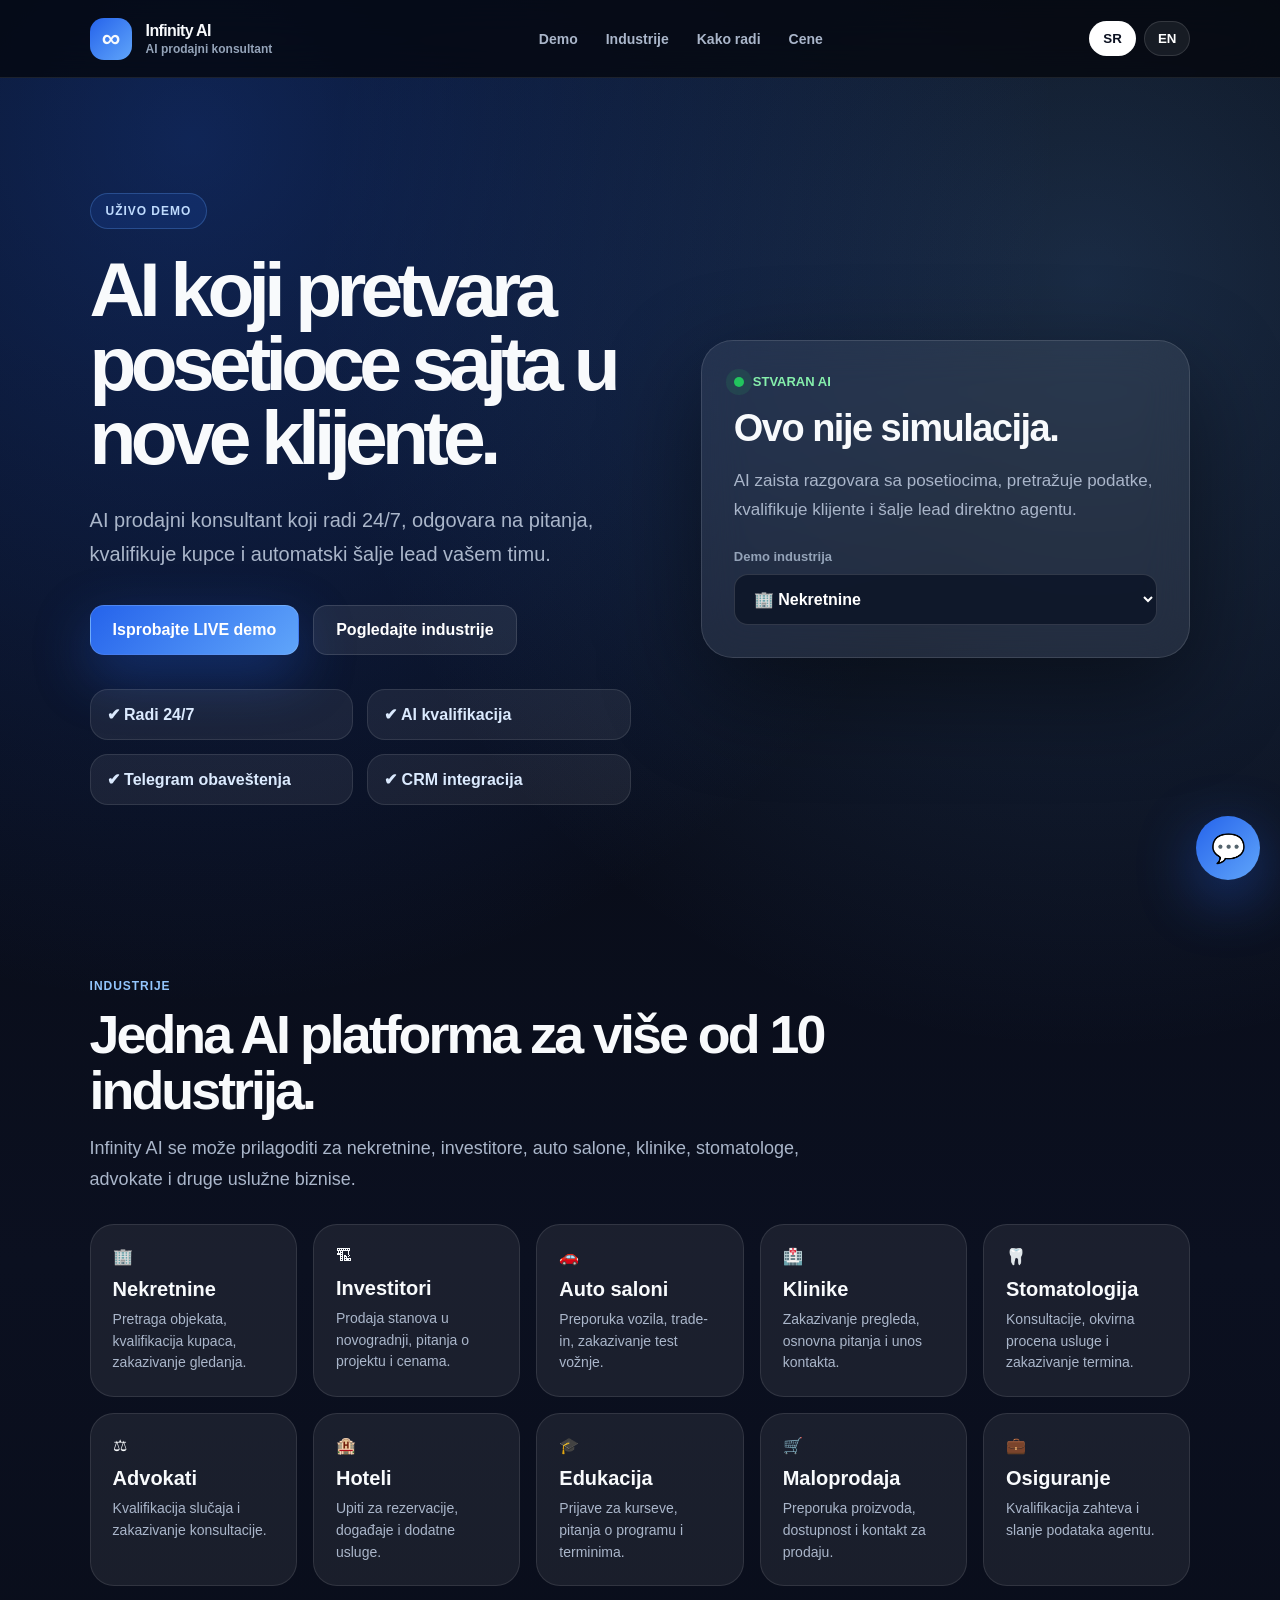
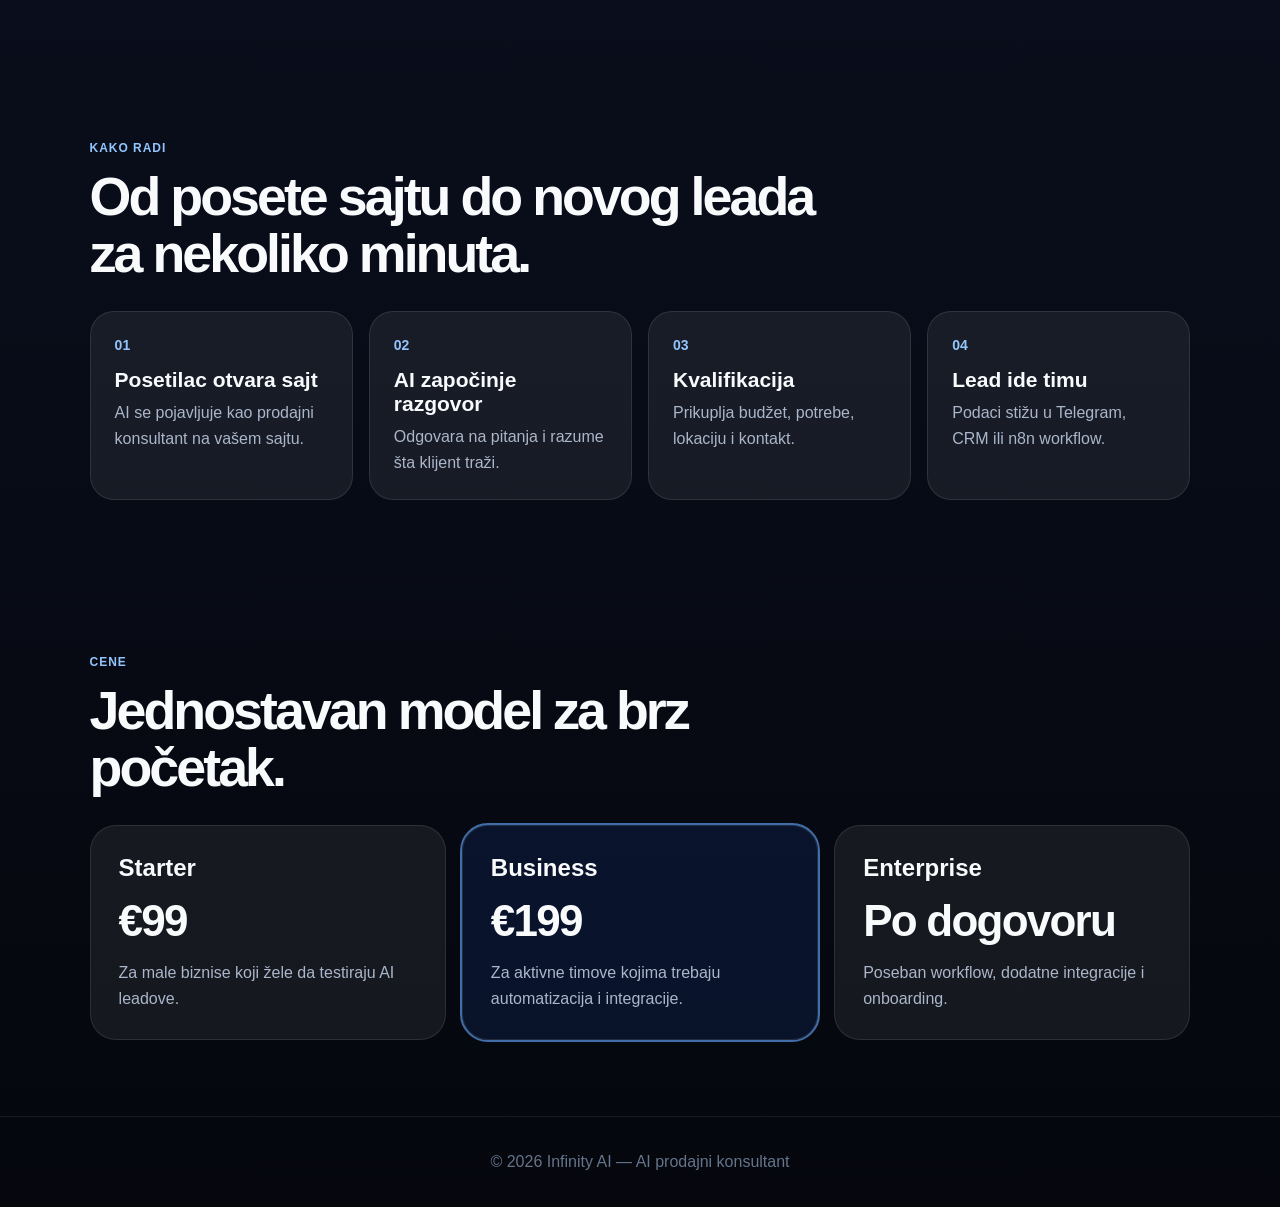
==== commit 0f6c1ced: "fix duplicated client messages in dialog" ====
--- a/widget/infinity-ai-lead-engine/demo.html
+++ b/widget/infinity-ai-lead-engine/demo.html
@@ -737,6 +737,438 @@
 <script src="./widget.js"></script>
 
 <script>
+(function () {
+  const widgetText = {
+    sr: {
+      widgetHeader: 'AI konsultant za nekretnine',
+
+      startTitle: 'Zdravo! Kako mogu da vam pomognem?',
+      textareaPlaceholder: 'Napišite šta tražite, na primer: Tražim trosoban stan do 170000 evra na Limanu...',
+      sendQuestion: 'Pošalji pitanje',
+      chooseOption: 'Ili izaberite jednu od opcija:',
+      buy: 'Želim da kupim stan/kuću',
+      sell: 'Želim da prodam stan/kuću',
+      rent: 'Želim da iznajmim stan/kuću',
+      let: 'Želim da izdam stan/kuću',
+      other: 'Imam drugo pitanje',
+
+      budgetQuestion: 'Koliki budžet planirate?',
+      districtQuestion: 'Koji deo grada vas interesuje?',
+      roomsQuestion: 'Koliko soba vam je potrebno?',
+      otherImportantQuestion: 'Da li imate još neki važan zahtev?',
+      yourAnswer: 'Vaš odgovor...',
+      continue: 'Nastavi',
+      thinking: '🤖 Razmišljam...',
+      searching: '🔍 Tražim odgovarajuće objekte...',
+      searchError: '❌ Došlo je do greške pri pretrazi objekata.',
+      error: '❌ Došlo je do greške. Molimo pokušajte ponovo.',
+      enterQuestion: 'Unesite pitanje',
+      enterAnswer: 'Unesite odgovor',
+
+      foundPrefix: '✅ Pronašao sam ',
+      foundSuffix: ' objekata.',
+      foundContact: 'Ostavite kontakt i naš agent će vam odmah poslati kompletnu ponudu.',
+      contactTitle: 'Odlično.',
+      contactText: 'Ostavite kontakt i naš stručnjak će vam se javiti.',
+      namePlaceholder: 'Vaše ime',
+      contactButton: 'Pošalji zahtev',
+
+      whatsappPlaceholder: 'WhatsApp broj, npr. +381601234567',
+      telegramPlaceholder: 'Telegram username, npr. @username',
+      phonePlaceholder: 'Broj telefona, npr. +381601234567',
+      viberPlaceholder: 'Viber broj, npr. +381601234567',
+
+      thanksTitle: '✅ Hvala!',
+      thanksText1: 'Vaš zahtev je primljen.',
+      thanksText2: 'Naš stručnjak će vam se uskoro javiti.',
+
+      buyBudgetTitle: 'Koji budžet razmatrate?',
+      buyDistrictTitle: 'Koji deo Novog Sada vas interesuje?',
+      buyRoomsTitle: 'Koliko soba vam je potrebno?',
+      notImportant: 'Nije presudno',
+      mostImportant: 'Šta vam je najvažnije pri izboru stana?',
+      preferencesPlaceholder: 'Na primer: lokacija, parking, sprat, blizina škole...',
+
+      sellWhat: 'Šta želite da prodate?',
+      letWhat: 'Šta želite da izdate?',
+      apartment: 'Stan',
+      house: 'Kuću',
+      enterPropertyInfo: 'Unesite osnovne informacije o nekretnini:',
+      districtPlaceholder: 'Deo grada',
+      areaPlaceholder: 'Kvadratura, npr. 65 m²',
+      expectedPricePlaceholder: 'Očekivana cena',
+      agentNotePlaceholder: 'Šta je važno da agent zna o nekretnini?',
+
+      rentInfo: 'Unesite osnovne informacije za zakup:',
+      rentBudgetPlaceholder: 'Mesečni budžet, npr. 500 EUR',
+      rentDistrictPlaceholder: 'Koji deo grada vas interesuje?',
+      rentRoomsPlaceholder: 'Koliko soba?',
+      rentImportantPlaceholder: 'Šta vam je najvažnije pri izboru nekretnine?',
+
+      letInfo: 'Unesite osnovne informacije za izdavanje:',
+      letAreaPlaceholder: 'Kvadratura',
+      letPricePlaceholder: 'Željena mesečna kirija',
+      letNotePlaceholder: 'Dodatne informacije za agenta',
+
+      otherQuestionTitle: 'Napišite svoje pitanje:',
+      otherQuestionPlaceholder: 'Kako možemo da vam pomognemo?'
+    },
+
+    en: {
+      widgetHeader: 'AI real estate consultant',
+
+      startTitle: 'Hi! How can I help you?',
+      textareaPlaceholder: 'Write what you are looking for, for example: I am looking for a 3-room apartment up to €170,000 in Liman...',
+      sendQuestion: 'Send question',
+      chooseOption: 'Or choose one of the options:',
+      buy: 'I want to buy an apartment/house',
+      sell: 'I want to sell an apartment/house',
+      rent: 'I want to rent an apartment/house',
+      let: 'I want to rent out an apartment/house',
+      other: 'I have another question',
+
+      budgetQuestion: 'What budget are you planning?',
+      districtQuestion: 'Which part of the city are you interested in?',
+      roomsQuestion: 'How many rooms do you need?',
+      otherImportantQuestion: 'Do you have any other important requirement?',
+      yourAnswer: 'Your answer...',
+      continue: 'Continue',
+      thinking: '🤖 Thinking...',
+      searching: '🔍 Searching for suitable properties...',
+      searchError: '❌ There was an error while searching properties.',
+      error: '❌ Something went wrong. Please try again.',
+      enterQuestion: 'Please enter your question',
+      enterAnswer: 'Please enter your answer',
+
+      foundPrefix: '✅ I found ',
+      foundSuffix: ' properties.',
+      foundContact: 'Leave your contact and our agent will send you the full offer.',
+      contactTitle: 'Great.',
+      contactText: 'Leave your contact and our specialist will get back to you.',
+      namePlaceholder: 'Your name',
+      contactButton: 'Send request',
+
+      whatsappPlaceholder: 'WhatsApp number, e.g. +381601234567',
+      telegramPlaceholder: 'Telegram username, e.g. @username',
+      phonePlaceholder: 'Phone number, e.g. +381601234567',
+      viberPlaceholder: 'Viber number, e.g. +381601234567',
+
+      thanksTitle: '✅ Thank you!',
+      thanksText1: 'Your request has been received.',
+      thanksText2: 'Our specialist will contact you soon.',
+
+      buyBudgetTitle: 'What budget are you considering?',
+      buyDistrictTitle: 'Which part of Novi Sad are you interested in?',
+      buyRoomsTitle: 'How many rooms do you need?',
+      notImportant: 'Not important',
+      mostImportant: 'What is most important for you when choosing an apartment?',
+      preferencesPlaceholder: 'For example: location, parking, floor, near school...',
+
+      sellWhat: 'What do you want to sell?',
+      letWhat: 'What do you want to rent out?',
+      apartment: 'Apartment',
+      house: 'House',
+      enterPropertyInfo: 'Enter basic property information:',
+      districtPlaceholder: 'District / area',
+      areaPlaceholder: 'Area, e.g. 65 m²',
+      expectedPricePlaceholder: 'Expected price',
+      agentNotePlaceholder: 'What should the agent know about the property?',
+
+      rentInfo: 'Enter basic rental information:',
+      rentBudgetPlaceholder: 'Monthly budget, e.g. 500 EUR',
+      rentDistrictPlaceholder: 'Which part of the city are you interested in?',
+      rentRoomsPlaceholder: 'How many rooms?',
+      rentImportantPlaceholder: 'What is most important for you when choosing a property?',
+
+      letInfo: 'Enter basic information for renting out:',
+      letAreaPlaceholder: 'Area',
+      letPricePlaceholder: 'Desired monthly rent',
+      letNotePlaceholder: 'Additional information for the agent',
+
+      otherQuestionTitle: 'Write your question:',
+      otherQuestionPlaceholder: 'How can we help you?'
+    }
+  };
+
+  function currentLang() {
+    return window.InfinitySettings?.language || document.documentElement.lang || 'sr';
+  }
+
+  function wt(key) {
+    const lang = currentLang();
+    return widgetText[lang]?.[key] || widgetText.sr[key] || key;
+  }
+
+  window.WidgetUI.updateHeader = function () {
+    const header = document.querySelector('.infinity-ai-header');
+    if (header) header.textContent = wt('widgetHeader');
+  };
+
+  window.Messages.start = function () {
+    return '' +
+      '<p><b>' + wt('startTitle') + '</b></p>' +
+      '<textarea id="aiFreeMessage" placeholder="' + wt('textareaPlaceholder') + '" style="width:100%;height:90px;padding:10px;"></textarea><br><br>' +
+      '<button class="infinity-ai-primary" onclick="AIChatFlow.sendFirstMessage()">' + wt('sendQuestion') + '</button>' +
+      '<p class="ai-small-note">' + wt('chooseOption') + '</p>' +
+      '<button onclick="InfinityAI.chooseType(\'buy\')">' + wt('buy') + '</button>' +
+      '<button onclick="InfinityAI.chooseType(\'sell\')">' + wt('sell') + '</button>' +
+      '<button onclick="InfinityAI.chooseType(\'rent\')">' + wt('rent') + '</button>' +
+      '<button onclick="InfinityAI.chooseType(\'let\')">' + wt('let') + '</button>' +
+      '<button onclick="InfinityAI.chooseType(\'other\')">' + wt('other') + '</button>';
+  };
+
+  window.Messages.thanks = function () {
+    return '' +
+      '<h3>' + wt('thanksTitle') + '</h3>' +
+      '<p>' + wt('thanksText1') + '</p>' +
+      '<p>' + wt('thanksText2') + '</p>';
+  };
+
+  window.Messages.error = function () {
+    return '<p>' + wt('error') + '</p>';
+  };
+
+  window.Forms.contactForm = function () {
+    return '' +
+      '<h3>' + wt('contactTitle') + '</h3>' +
+      '<p>' + wt('contactText') + '</p>' +
+      '<input id="leadName" placeholder="' + wt('namePlaceholder') + '" style="width:100%;padding:10px;"><br><br>' +
+      '<select id="messenger" onchange="Forms.renderContactFields()" style="width:100%;padding:10px;">' +
+      '<option value="WhatsApp">WhatsApp</option>' +
+      '<option value="Telegram">Telegram</option>' +
+      '<option value="Viber">Viber</option>' +
+      '</select><br><br>' +
+      '<div id="contactFields"></div>' +
+      '<button class="infinity-ai-primary" onclick="ContactFlow.saveLead()">' + wt('contactButton') + '</button>';
+  };
+
+  window.Forms.renderContactFields = function () {
+    const messenger = document.getElementById('messenger').value;
+    const box = document.getElementById('contactFields');
+
+    if (messenger === 'WhatsApp') {
+      box.innerHTML =
+        '<input id="contact" placeholder="' + wt('whatsappPlaceholder') + '" style="width:100%;padding:10px;"><br><br>' +
+        '<input id="telegramUsername" type="hidden" value="">';
+      return;
+    }
+
+    if (messenger === 'Telegram') {
+      box.innerHTML =
+        '<input id="telegramUsername" placeholder="' + wt('telegramPlaceholder') + '" style="width:100%;padding:10px;"><br><br>' +
+        '<input id="contact" placeholder="' + wt('phonePlaceholder') + '" style="width:100%;padding:10px;"><br><br>';
+      return;
+    }
+
+    if (messenger === 'Viber') {
+      box.innerHTML =
+        '<input id="contact" placeholder="' + wt('viberPlaceholder') + '" style="width:100%;padding:10px;"><br><br>' +
+        '<input id="telegramUsername" type="hidden" value="">';
+    }
+  };
+
+  window.Forms.showContactForm = function () {
+    WidgetUI.setMessages(this.contactForm());
+    this.renderContactFields();
+  };
+
+  BuyFlow.start = function () {
+    WidgetUI.setMessages(
+      '<p><b>' + wt('buyBudgetTitle') + '</b></p>' +
+      '<button onclick="BuyFlow.selectBudget(100000)">do €100.000</button>' +
+      '<button onclick="BuyFlow.selectBudget(150000)">do €150.000</button>' +
+      '<button onclick="BuyFlow.selectBudget(300000)">do €300.000</button>'
+    );
+  };
+
+  BuyFlow.askDistrict = function () {
+    WidgetUI.setMessages(
+      '<p><b>' + wt('buyDistrictTitle') + '</b></p>' +
+      '<button onclick="BuyFlow.selectDistrict(\'NOVI SAD CENTAR\')">Centar</button>' +
+      '<button onclick="BuyFlow.selectDistrict(\'NOVI SAD LIMAN\')">Liman</button>' +
+      '<button onclick="BuyFlow.selectDistrict(\'NOVI SAD TELEP\')">Telep</button>' +
+      '<button onclick="BuyFlow.selectDistrict(\'NOVI SAD PODBARA\')">Podbara</button>' +
+      '<button onclick="BuyFlow.selectDistrict(\'NOVI SAD DETELINARA\')">Detelinara</button>' +
+      '<button onclick="BuyFlow.selectDistrict(\'\')">' + wt('notImportant') + '</button>'
+    );
+  };
+
+  BuyFlow.askRooms = function () {
+    WidgetUI.setMessages(
+      '<p><b>' + wt('buyRoomsTitle') + '</b></p>' +
+      '<button onclick="BuyFlow.selectRooms(1)">1</button>' +
+      '<button onclick="BuyFlow.selectRooms(2)">2</button>' +
+      '<button onclick="BuyFlow.selectRooms(3)">3</button>' +
+      '<button onclick="BuyFlow.selectRooms(4)">4+</button>'
+    );
+  };
+
+  BuyFlow.selectRooms = async function (rooms) {
+    InfinityAI.state.rooms = rooms;
+    WidgetUI.setMessages('<p>' + wt('searching') + '</p>');
+
+    try {
+      const data = await PropertySearchService.search({
+        budget: InfinityAI.state.budget,
+        rooms: InfinityAI.state.rooms,
+        district: InfinityAI.state.district
+      });
+
+      InfinityAI.state.propertiesCount = data.length;
+
+      WidgetUI.setMessages(
+        '<h3>' + wt('foundPrefix') + data.length + wt('foundSuffix') + '</h3>' +
+        '<p>' + wt('mostImportant') + '</p>' +
+        '<textarea id="preferences" placeholder="' + wt('preferencesPlaceholder') + '" style="width:100%;height:90px;padding:10px;"></textarea><br><br>' +
+        '<button class="infinity-ai-primary" onclick="BuyFlow.finish()">' + wt('continue') + '</button>'
+      );
+    } catch (e) {
+      console.error(e);
+      WidgetUI.setMessages('<p>' + wt('searchError') + '</p>');
+    }
+  };
+
+  AIChatFlow.getRequiredQuestion = function () {
+    if (!InfinityAI.state.budget) return wt('budgetQuestion');
+    if (!InfinityAI.state.rooms && !InfinityAI.state.roomsNotImportant) return wt('roomsQuestion');
+    if (!InfinityAI.state.district) return wt('districtQuestion');
+    return wt('otherImportantQuestion');
+  };
+
+  AIChatFlow.sendFirstMessage = async function () {
+    const input = document.getElementById('aiFreeMessage');
+    const message = input ? input.value : '';
+
+    if (!message) {
+      alert(wt('enterQuestion'));
+      return;
+    }
+
+    InfinityAI.state.questionCount = 0;
+    InfinityAI.state.searchDone = false;
+    InfinityAI.state.roomsNotImportant = false;
+
+    await this.processMessage(message, {});
+  };
+
+  AIChatFlow.sendFollowup = async function () {
+    const input = document.getElementById('aiFollowupMessage');
+    const message = input ? input.value : '';
+
+    if (!message) {
+      alert(wt('enterAnswer'));
+      return;
+    }
+
+    await this.processMessage(message, InfinityAI.state.ai || {});
+  };
+
+  AIChatFlow.runSearchOnly = async function () {
+    if (InfinityAI.state.searchDone) return;
+
+    WidgetUI.setMessages('<p>' + wt('searching') + '</p>');
+
+    try {
+      const searchParams = {
+        budget: InfinityAI.state.budget,
+        district: InfinityAI.state.district
+      };
+
+      if (!InfinityAI.state.roomsNotImportant && InfinityAI.state.rooms) {
+        searchParams.rooms = InfinityAI.state.rooms;
+      }
+
+      const data = await PropertySearchService.search(searchParams);
+
+      InfinityAI.state.propertiesCount = data.length;
+      InfinityAI.state.searchDone = true;
+    } catch (e) {
+      console.error(e);
+      WidgetUI.setMessages('<p>' + wt('searchError') + '</p>');
+    }
+  };
+
+  AIChatFlow.askNextQuestion = function (ai) {
+    let foundText = '';
+
+    if (InfinityAI.state.searchDone) {
+      foundText =
+        '<h3>' + wt('foundPrefix') +
+        InfinityAI.state.propertiesCount +
+        wt('foundSuffix') + '</h3>';
+    }
+
+    WidgetUI.setMessages(
+      foundText +
+      '<p><b>' + ai.next_question + '</b></p>' +
+      '<textarea id="aiFollowupMessage" placeholder="' + wt('yourAnswer') + '" style="width:100%;height:80px;padding:10px;"></textarea><br><br>' +
+      '<button class="infinity-ai-primary" onclick="AIChatFlow.sendFollowup()">' + wt('continue') + '</button>'
+    );
+  };
+
+  AIChatFlow.askContactFromAI = function (ai) {
+    const roomsText = InfinityAI.state.roomsNotImportant
+      ? wt('notImportant')
+      : (InfinityAI.state.rooms || '-');
+
+    const preferences =
+      'Intent: ' + (ai.intent || InfinityAI.state.requestType || 'other') + '\n' +
+      'Budget: €' + (InfinityAI.state.budget || '-') + '\n' +
+      'Rooms: ' + roomsText + '\n' +
+      'District: ' + (InfinityAI.state.district || '-') + '\n' +
+      'Found properties: ' + (InfinityAI.state.propertiesCount || 0) + '\n' +
+      'Details: ' + (InfinityAI.state.preferences || ai.preferences || '');
+
+    let foundBlock = '';
+
+    if (InfinityAI.state.searchDone) {
+      foundBlock =
+        '<h3>' + wt('foundPrefix') +
+        '<b>' + (InfinityAI.state.propertiesCount || 0) + '</b>' +
+        wt('foundSuffix') + '</h3>' +
+        '<p>' + wt('foundContact') + '</p>';
+    } else {
+      foundBlock =
+        '<h3>' + wt('thanksTitle') + '</h3>' +
+        '<p>' + wt('contactText') + '</p>';
+    }
+
+    WidgetUI.setMessages(foundBlock);
+
+    setTimeout(function () {
+      ContactFlow.show(preferences);
+    }, 800);
+  };
+
+  const originalSetPageLang = window.setPageLang;
+
+  window.setPageLang = function (lang) {
+    if (window.InfinitySettings) {
+      window.InfinitySettings.language = lang;
+    }
+
+    if (typeof originalSetPageLang === 'function') {
+      originalSetPageLang(lang);
+    } else {
+      document.documentElement.lang = lang;
+    }
+
+    if (window.WidgetUI && typeof WidgetUI.updateHeader === 'function') {
+      WidgetUI.updateHeader();
+    }
+
+    if (document.getElementById('aiFreeMessage')) {
+      WidgetUI.setMessages(Messages.start());
+    }
+
+    if (document.getElementById('leadName') && document.getElementById('messenger')) {
+      Forms.showContactForm();
+    }
+  };
+})();
+</script>
+
+<script>
   InfinityAI.init({
     apiKey: 'house-nekretnine',
     autoOpenDelay: 3000
@@ -744,6 +1176,109 @@
 
   setPageLang('sr');
 </script>
+<script>
+(function () {
+  function ensureDialogState() {
+    if (!window.InfinityAI) return;
+
+    if (!InfinityAI.state) {
+      InfinityAI.state = {};
+    }
+
+    InfinityAI.state.dialogText = InfinityAI.state.dialogText || '';
+  }
+
+  function addDialogLine(role, text) {
+    ensureDialogState();
+
+    text = (text || '').toString().trim();
+    if (!text) return;
+
+    if (
+      text.includes('Razmišljam') ||
+      text.includes('Thinking') ||
+      text.includes('Tražim odgovarajuće') ||
+      text.includes('Searching for suitable') ||
+      text.includes('Šaljem zahtev') ||
+      text.includes('Sending request')
+    ) {
+      return;
+    }
+
+    const label = role === 'ai' ? '🤖 AI' : '👤 Client';
+    const line = label + ': ' + text + '\n\n';
+
+    if ((InfinityAI.state.dialogText || '').includes(line)) {
+      return;
+    }
+
+    InfinityAI.state.dialogText =
+      (InfinityAI.state.dialogText || '') + line;
+  }
+
+  function extractQuestionFromWidgetHtml(html) {
+    const temp = document.createElement('div');
+    temp.innerHTML = html || '';
+
+    const bold = temp.querySelector('p b');
+    if (bold && bold.textContent.trim()) {
+      return bold.textContent.trim();
+    }
+
+    const h3 = temp.querySelector('h3');
+    if (h3 && h3.textContent.trim()) {
+      return h3.textContent.trim();
+    }
+
+    return '';
+  }
+
+  /*
+    Сохраняем только вопросы/сообщения AI.
+    Сообщения клиента уже сохраняются в ai-chat-flow.js,
+    поэтому здесь их НЕ перехватываем, чтобы не было дублей.
+  */
+  if (window.WidgetUI && typeof WidgetUI.setMessages === 'function') {
+    const originalSetMessages = WidgetUI.setMessages;
+
+    WidgetUI.setMessages = function(html) {
+      const text = extractQuestionFromWidgetHtml(html);
+
+      if (text) {
+        addDialogLine('ai', text);
+      }
+
+      return originalSetMessages.call(this, html);
+    };
+  }
+
+  /*
+    Перед отправкой лида добавляем dialog/chat_dialog/conversation в payload.
+  */
+  if (window.SaveLeadService && typeof SaveLeadService.save === 'function') {
+    const originalSaveLead = SaveLeadService.save;
+
+    SaveLeadService.save = async function(payload) {
+      ensureDialogState();
+
+      payload = payload || {};
+
+      const dialogText =
+        InfinityAI.state.dialogText ||
+        InfinityAI.state.preferences ||
+        payload.preferences ||
+        payload.message ||
+        '';
+
+      payload.dialog = dialogText;
+      payload.chat_dialog = dialogText;
+      payload.conversation = dialogText;
+
+      return await originalSaveLead.call(this, payload);
+    };
+  }
+})();
+</script>
 
 </body>
 </html>
--- a/widget/infinity-ai-lead-engine/widget.css
+++ b/widget/infinity-ai-lead-engine/widget.css
@@ -242,4 +242,15 @@
   background: none !important;
   border: none !important;
   padding: 0 !important;
+}
+/* FIX: visible dropdown options inside dark widget */
+
+.infinity-ai-messages select {
+  color: #f8fafc !important;
+  background: rgba(255,255,255,.08) !important;
+}
+
+.infinity-ai-messages select option {
+  color: #111827 !important;
+  background: #ffffff !important;
 }
